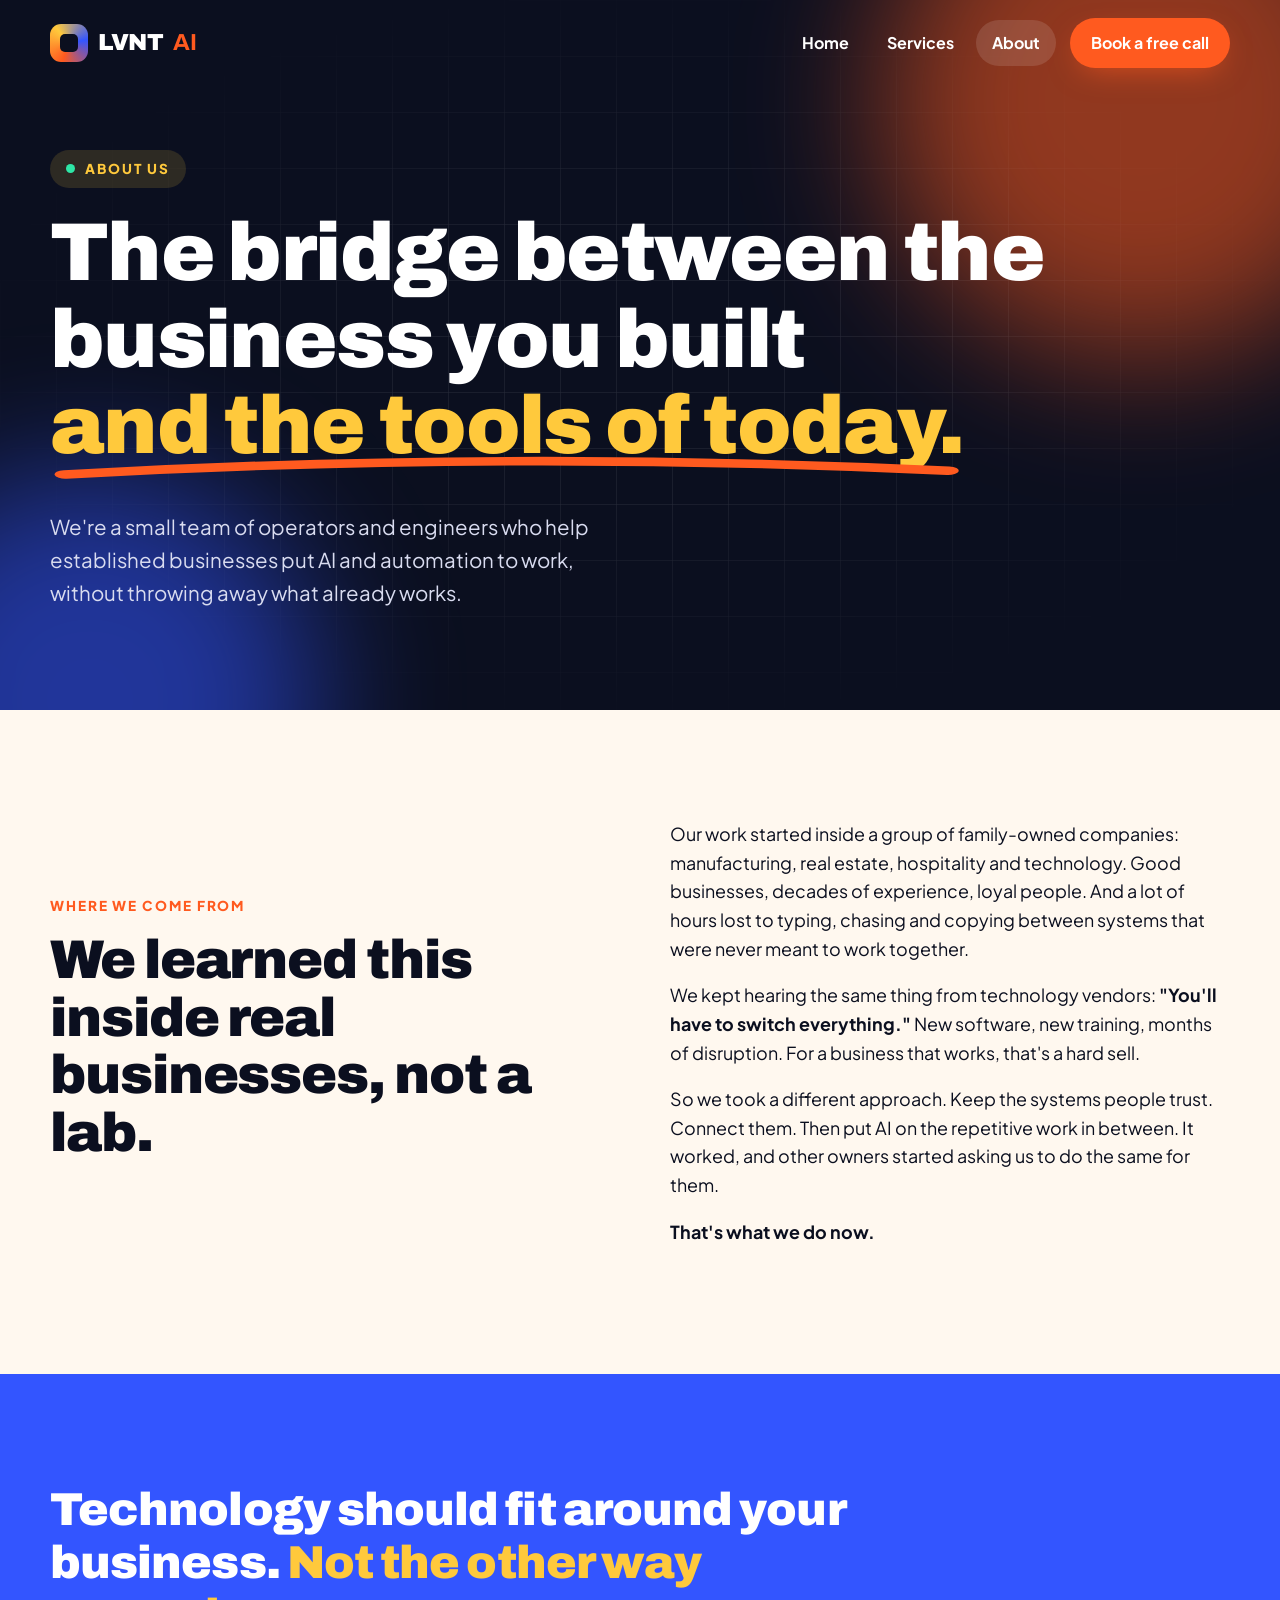
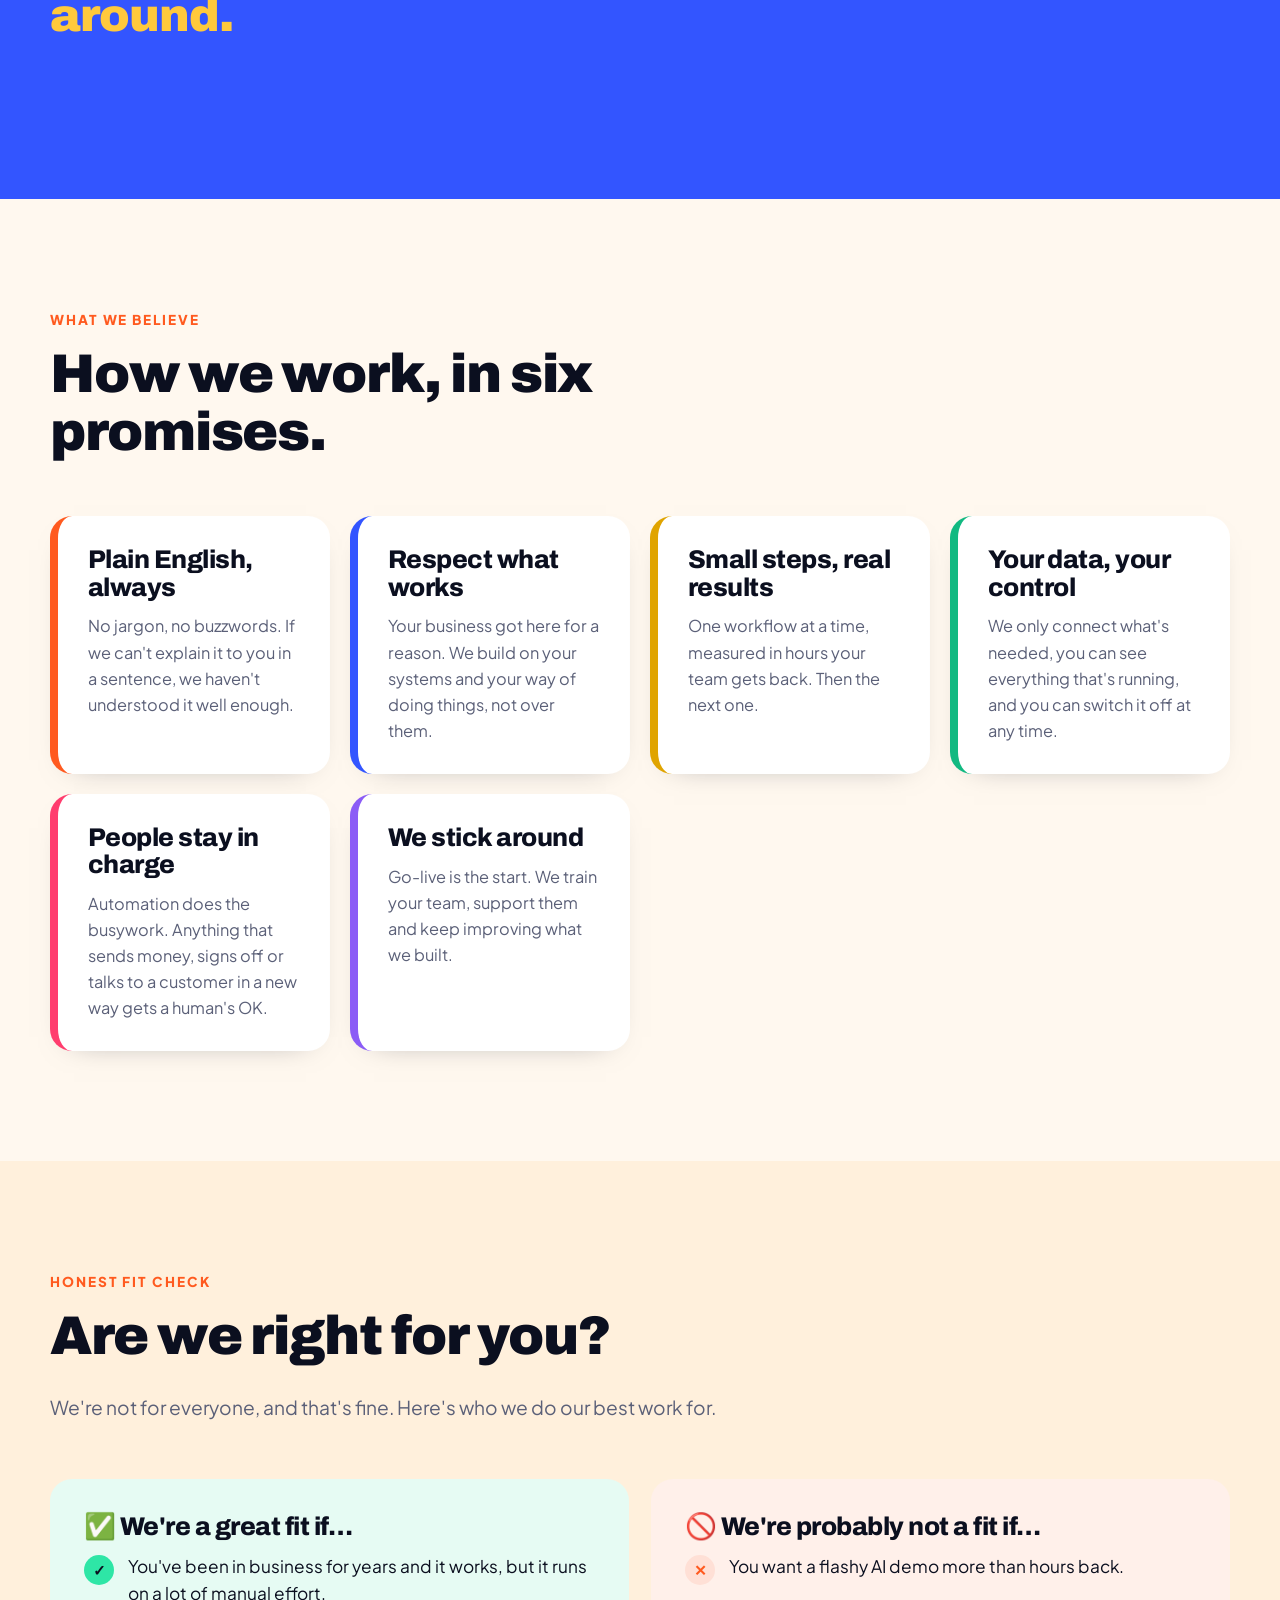
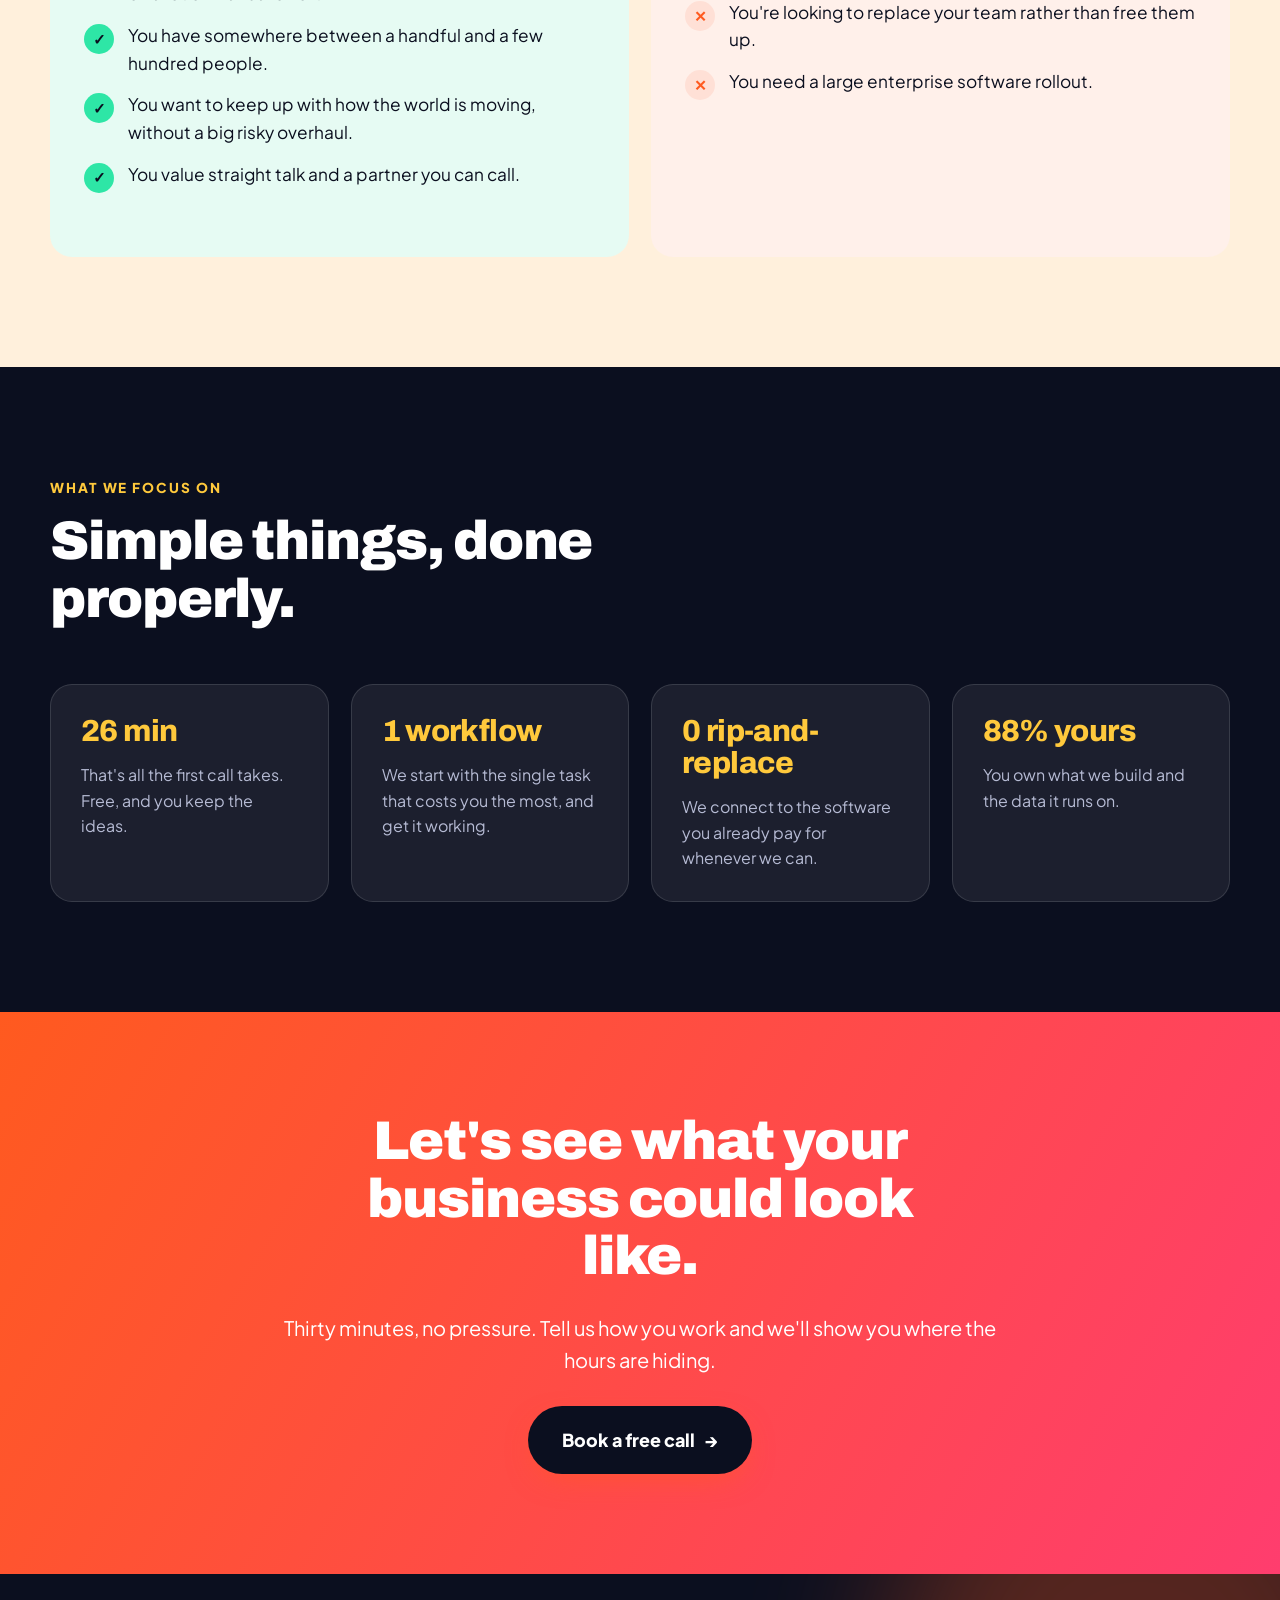
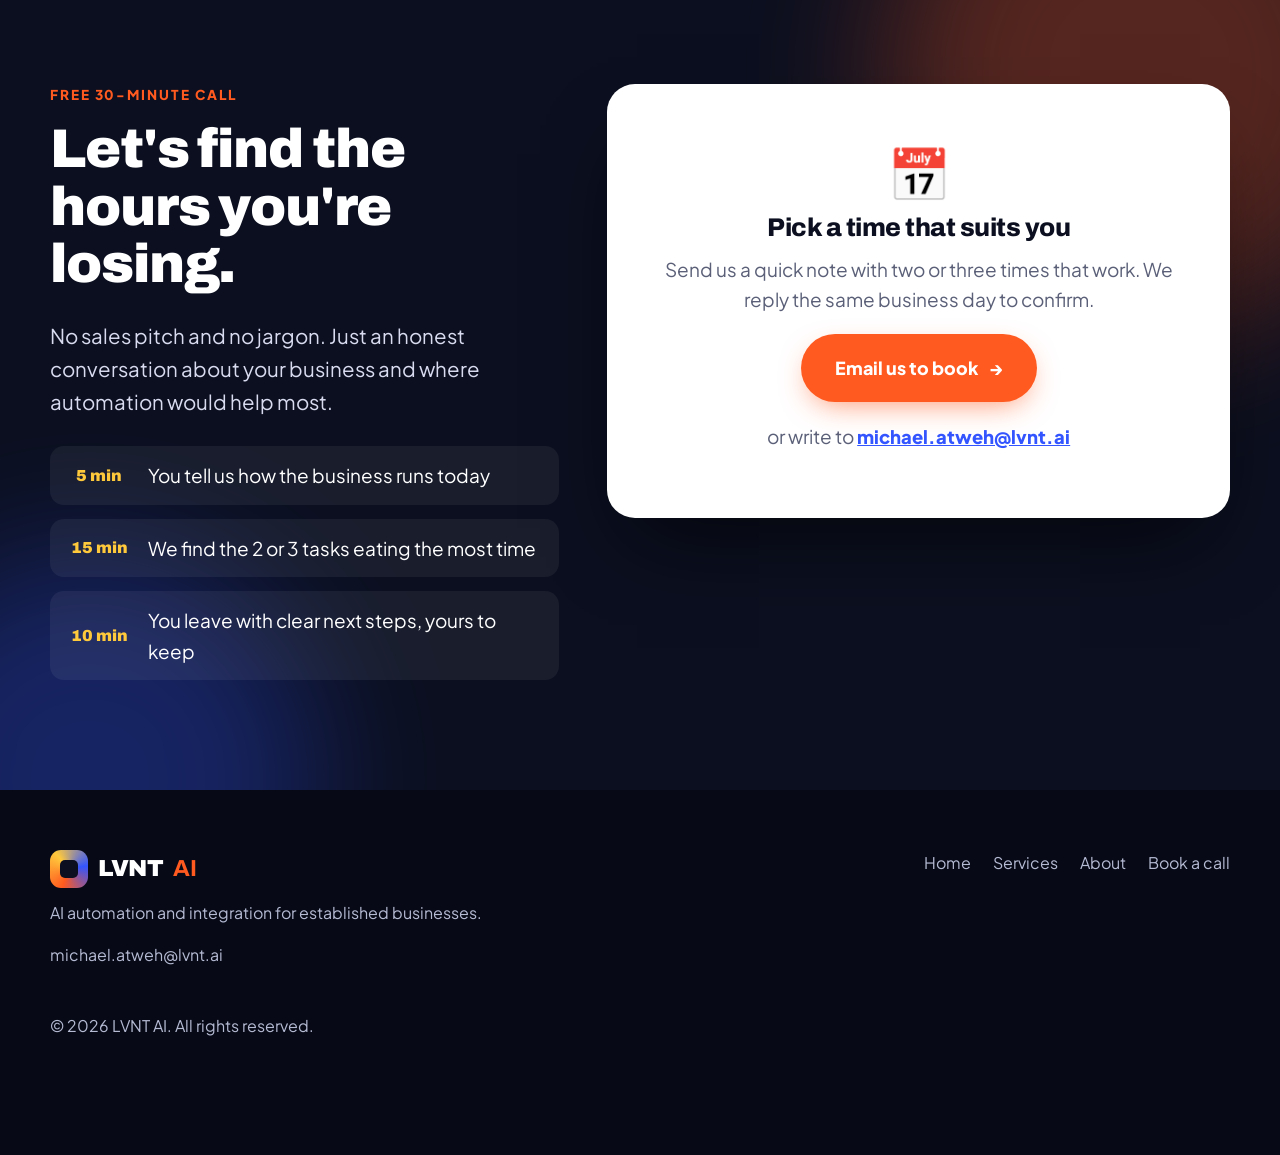
==== 06-automation-website/about.html @ 1bf74ce9 "Automation business website, brand for the marketing agent, and launch plan - 06-automation-website:" ====
<!doctype html>
<html lang="en">
<head>
  <meta charset="utf-8">
  <meta name="viewport" content="width=device-width, initial-scale=1">
  <title>About | LVNT AI</title>
  <meta name="description" content="We help established, owner-led businesses put AI and automation to work without throwing away what already works.">
  <meta property="og:title" content="LVNT AI | Your business, running like it's 2026">
  <meta property="og:description" content="AI automation and integration for established, owner-led businesses. Keep your systems. Lose the busywork.">
  <meta property="og:type" content="website">
  <meta name="theme-color" content="#0b0f1f">
  <link rel="icon" href="data:image/svg+xml,%3Csvg xmlns='http://www.w3.org/2000/svg' viewBox='0 0 64 64'%3E%3Crect width='64' height='64' rx='16' fill='%23ff5a1f'/%3E%3Crect x='20' y='20' width='24' height='24' rx='6' fill='%230b0f1f'/%3E%3C/svg%3E">
  <link rel="preconnect" href="https://fonts.googleapis.com">
  <link rel="preconnect" href="https://fonts.gstatic.com" crossorigin>
  <link href="https://fonts.googleapis.com/css2?family=Archivo:wght@800;900&family=Plus+Jakarta+Sans:wght@400;600;700;800&display=swap" rel="stylesheet">
  <link rel="stylesheet" href="assets/styles.css">
</head>
<body>
<a class="skip" href="#main">Skip to content</a>

<header class="site-header">
  <div class="wrap">
    <a class="logo" href="index.html"><span class="logo-mark"><span></span></span>LVNT<b>AI</b></a>
    <button class="nav-toggle" aria-label="Open menu" aria-expanded="false"><span></span><span></span><span></span></button>
    <nav class="nav" aria-label="Main">
      <a href="index.html">Home</a>
      <a href="services.html">Services</a>
      <a href="about.html" aria-current="page">About</a>
      <a class="btn" href="#book">Book a free call</a>
    </nav>
  </div>
</header>

<main id="main">

<!-- HERO -->
<section class="hero short">
  <div class="blob b1"></div><div class="blob b2"></div><div class="grid-bg"></div>
  <div class="wrap">
    <span class="eyebrow"><span class="dot"></span>About us</span>
    <h1>The bridge between the business you built <span class="hl">and the tools of today.<svg viewBox="0 0 300 20" preserveAspectRatio="none"><path d="M5 15 Q 150 -5 295 12"/></svg></span></h1>
    <p class="lead">We're a small team of operators and engineers who help established businesses put AI and automation to work, without throwing away what already works.</p>
  </div>
</section>

<!-- STORY -->
<section>
  <div class="wrap split">
    <div class="reveal">
      <span class="kicker">Where we come from</span>
      <h2>We learned this inside real businesses, not a lab.</h2>
    </div>
    <div class="reveal d1" style="font-size:1.12rem">
      <p>Our work started inside a group of family-owned companies: manufacturing, real estate, hospitality and technology. Good businesses, decades of experience, loyal people. And a lot of hours lost to typing, chasing and copying between systems that were never meant to work together.</p>
      <p>We kept hearing the same thing from technology vendors: <b>"You'll have to switch everything."</b> New software, new training, months of disruption. For a business that works, that's a hard sell.</p>
      <p>So we took a different approach. Keep the systems people trust. Connect them. Then put AI on the repetitive work in between. It worked, and other owners started asking us to do the same for them.</p>
      <p><b>That's what we do now.</b></p>
    </div>
  </div>
</section>

<!-- BIG STATEMENT -->
<section class="section-blue">
  <div class="wrap">
    <p class="big-quote reveal" style="max-width:26ch">Technology should fit around your business. <em style="color:var(--sun)">Not the other way around.</em></p>
  </div>
</section>

<!-- VALUES -->
<section>
  <div class="wrap">
    <div class="section-head reveal">
      <span class="kicker">What we believe</span>
      <h2>How we work, in six promises.</h2>
    </div>
    <div class="values">
      <div class="value c-orange reveal" style="--c:var(--orange)"><h3>Plain English, always</h3><p>No jargon, no buzzwords. If we can't explain it to you in a sentence, we haven't understood it well enough.</p></div>
      <div class="value reveal d1" style="--c:var(--blue)"><h3>Respect what works</h3><p>Your business got here for a reason. We build on your systems and your way of doing things, not over them.</p></div>
      <div class="value reveal d2" style="--c:#e0a400"><h3>Small steps, real results</h3><p>One workflow at a time, measured in hours your team gets back. Then the next one.</p></div>
      <div class="value reveal" style="--c:#12b981"><h3>Your data, your control</h3><p>We only connect what's needed, you can see everything that's running, and you can switch it off at any time.</p></div>
      <div class="value reveal d1" style="--c:#ff3d6e"><h3>People stay in charge</h3><p>Automation does the busywork. Anything that sends money, signs off or talks to a customer in a new way gets a human's OK.</p></div>
      <div class="value reveal d2" style="--c:#8b5cf6"><h3>We stick around</h3><p>Go-live is the start. We train your team, support them and keep improving what we built.</p></div>
    </div>
  </div>
</section>

<!-- WHO WE'RE FOR -->
<section class="section-cream">
  <div class="wrap">
    <div class="section-head reveal">
      <span class="kicker">Honest fit check</span>
      <h2>Are we right for you?</h2>
      <p>We're not for everyone, and that's fine. Here's who we do our best work for.</p>
    </div>
    <div class="fit">
      <div class="yes reveal">
        <h3>✅ We're a great fit if…</h3>
        <ul class="checks">
          <li>You've been in business for years and it works, but it runs on a lot of manual effort.</li>
          <li>You have somewhere between a handful and a few hundred people.</li>
          <li>You want to keep up with how the world is moving, without a big risky overhaul.</li>
          <li>You value straight talk and a partner you can call.</li>
        </ul>
      </div>
      <div class="no reveal d1">
        <h3>🚫 We're probably not a fit if…</h3>
        <ul class="checks x">
          <li>You want a flashy AI demo more than hours back.</li>
          <li>You're looking to replace your team rather than free them up.</li>
          <li>You need a large enterprise software rollout.</li>
        </ul>
      </div>
    </div>
  </div>
</section>

<!-- NUMBERS -->
<section class="section-dark">
  <div class="wrap">
    <div class="section-head reveal">
      <span class="kicker">What we focus on</span>
      <h2>Simple things, done properly.</h2>
    </div>
    <div class="steps plain">
      <div class="step reveal"><h3><span data-count="30" data-suffix=" min">30 min</span></h3><p>That's all the first call takes. Free, and you keep the ideas.</p></div>
      <div class="step reveal d1"><h3><span data-count="1">1</span> workflow</h3><p>We start with the single task that costs you the most, and get it working.</p></div>
      <div class="step reveal d2"><h3><span data-count="0">0</span> rip-and-replace</h3><p>We connect to the software you already pay for whenever we can.</p></div>
      <div class="step reveal d3"><h3><span data-count="100" data-suffix="%">100%</span> yours</h3><p>You own what we build and the data it runs on.</p></div>
    </div>
  </div>
</section>

<section class="cta-band">
  <div class="wrap">
    <h2>Let's see what your business could look like.</h2>
    <p>Thirty minutes, no pressure. Tell us how you work and we'll show you where the hours are hiding.</p>
    <a class="btn btn-lg" href="#book">Book a free call <span class="arrow">→</span></a>
  </div>
</section>

<!-- BOOK -->
<section class="book" id="book">
  <div class="blob b1" style="opacity:.3"></div><div class="blob b2" style="opacity:.3"></div>
  <div class="wrap book-grid">
    <div class="reveal">
      <span class="kicker">Free 30-minute call</span>
      <h2>Let's find the hours you're losing.</h2>
      <p class="lead">No sales pitch and no jargon. Just an honest conversation about your business and where automation would help most.</p>
      <ul class="agenda">
        <li><span class="t">5 min</span><span>You tell us how the business runs today</span></li>
        <li><span class="t">15 min</span><span>We find the 2 or 3 tasks eating the most time</span></li>
        <li><span class="t">10 min</span><span>You leave with clear next steps, yours to keep</span></li>
      </ul>
    </div>
    <div class="book-card reveal d1" id="book-widget"></div>
  </div>
</section>

</main>

<footer class="site-footer">
  <div class="wrap foot">
    <div>
      <a class="logo" href="index.html"><span class="logo-mark"><span></span></span>LVNT<b>AI</b></a>
      <p>AI automation and integration for established businesses.</p>
      <p><a data-email href="#">email</a></p>
    </div>
    <nav aria-label="Footer"><a href="index.html">Home</a><a href="services.html">Services</a><a href="about.html">About</a><a href="#book">Book a call</a></nav>
  </div>
  <div class="wrap"><p style="margin-top:30px">© <span data-year></span> LVNT AI. All rights reserved.</p></div>
</footer>

<div class="sticky-cta"><a class="btn btn-lg" href="#book">Book a free 30-minute call <span class="arrow">→</span></a></div>

<script src="assets/config.js"></script>
<script src="assets/main.js"></script>
</body>
</html>
---- 06-automation-website/assets/styles.css ----
/* LVNT AI — site styles. Big type, high contrast, bold color. */
:root {
  --ink: #0b0f1f;
  --ink-2: #151b33;
  --ink-3: #232b4d;
  --paper: #fff8ef;
  --paper-2: #fff0dc;
  --white: #ffffff;
  --orange: #ff5a1f;
  --orange-2: #ff7a3d;
  --blue: #3355ff;
  --blue-2: #6b85ff;
  --sun: #ffc93c;
  --mint: #2ee6a6;
  --muted: #5b6078;
  --muted-dark: #b6bbd4;
  --radius: 22px;
  --radius-sm: 14px;
  --shadow: 0 20px 50px -20px rgba(11, 15, 31, .35);
  --max: 1180px;
  --font-head: "Archivo", "Helvetica Neue", Arial, sans-serif;
  --font-body: "Plus Jakarta Sans", "Helvetica Neue", Arial, sans-serif;
}

*, *::before, *::after { box-sizing: border-box; }
html { scroll-behavior: smooth; -webkit-text-size-adjust: 100%; overflow-x: clip; }
body {
  margin: 0;
  font-family: var(--font-body);
  font-size: 19px;
  line-height: 1.6;
  color: var(--ink);
  background: var(--paper);
  overflow-x: clip;
}
img, svg { max-width: 100%; display: block; }
a { color: inherit; }
h1, h2, h3, h4 { font-family: var(--font-head); line-height: 1.06; margin: 0 0 .5em; letter-spacing: -.02em; }
h1 { font-size: clamp(2.6rem, 6.4vw, 5.2rem); font-weight: 900; }
h2 { font-size: clamp(2rem, 4.4vw, 3.4rem); font-weight: 900; }
h3 { font-size: clamp(1.3rem, 2vw, 1.6rem); font-weight: 800; }
p { margin: 0 0 1em; }
.wrap { width: min(var(--max), 100% - 32px); margin-inline: auto; }
.skip { position: absolute; left: -999px; top: 8px; background: var(--sun); padding: 8px 14px; z-index: 100; border-radius: 8px; }
.skip:focus { left: 8px; }
:focus-visible { outline: 3px solid var(--sun); outline-offset: 3px; border-radius: 6px; }

/* ── Buttons ───────────────────────────── */
.btn {
  --bg: var(--orange);
  display: inline-flex; align-items: center; gap: .55em;
  padding: 1em 1.6em;
  border-radius: 999px;
  background: var(--bg);
  color: var(--white);
  font-weight: 800;
  font-size: 1.02rem;
  text-decoration: none;
  border: 0; cursor: pointer;
  box-shadow: 0 10px 30px -10px rgba(255, 90, 31, .7);
  transition: transform .2s ease, box-shadow .2s ease, background .2s ease;
  position: relative; overflow: hidden;
}
.btn::after {
  content: ""; position: absolute; inset: 0;
  background: linear-gradient(110deg, transparent 30%, rgba(255,255,255,.35) 50%, transparent 70%);
  transform: translateX(-120%);
  transition: transform .7s ease;
}
.btn:hover { transform: translateY(-3px); box-shadow: 0 16px 36px -12px rgba(255, 90, 31, .85); }
.btn:hover::after { transform: translateX(120%); }
.btn .arrow { transition: transform .2s ease; }
.btn:hover .arrow { transform: translateX(4px); }
.btn-ghost { --bg: transparent; color: inherit; box-shadow: inset 0 0 0 2px currentColor; }
.btn-ghost:hover { box-shadow: inset 0 0 0 2px currentColor; background: rgba(255,255,255,.08); }
.btn-dark { --bg: var(--ink); box-shadow: 0 10px 30px -12px rgba(11,15,31,.6); }
.btn-lg { font-size: 1.12rem; padding: 1.1em 1.9em; }

/* ── Header ───────────────────────────── */
.site-header {
  position: fixed; inset: 0 0 auto 0; z-index: 50;
  transition: background .3s ease, box-shadow .3s ease, padding .3s ease;
  padding: 18px 0;
  color: var(--white);
}
.site-header.scrolled { background: rgba(11, 15, 31, .92); backdrop-filter: blur(10px); box-shadow: 0 8px 30px -15px rgba(0,0,0,.6); padding: 10px 0; }
.site-header .wrap { display: flex; align-items: center; justify-content: space-between; gap: 20px; }
.logo { display: flex; align-items: center; gap: 10px; font-family: var(--font-head); font-weight: 900; font-size: 1.45rem; text-decoration: none; letter-spacing: -.02em; }
.logo-mark { width: 38px; height: 38px; border-radius: 11px; background: conic-gradient(from 200deg, var(--orange), var(--sun), var(--blue), var(--orange)); display: grid; place-items: center; animation: spin 12s linear infinite; }
.logo-mark span { width: 18px; height: 18px; background: var(--ink); border-radius: 5px; animation: spin 12s linear infinite reverse; }
.logo b { color: var(--orange); }
.nav { display: flex; align-items: center; gap: 6px; }
.nav a { text-decoration: none; font-weight: 700; padding: 10px 16px; border-radius: 999px; font-size: 1rem; transition: background .2s; }
.nav a:hover, .nav a[aria-current="page"] { background: rgba(255,255,255,.12); }
.nav .btn { padding: .75em 1.3em; margin-left: 8px; }
.nav-toggle { display: none; background: none; border: 0; color: inherit; padding: 8px; cursor: pointer; }
.nav-toggle span { display: block; width: 28px; height: 3px; background: currentColor; margin: 6px 0; border-radius: 3px; transition: transform .3s, opacity .3s; }

@media (max-width: 860px) {
  .nav-toggle { display: block; }
  .nav {
    position: fixed; inset: 0; background: var(--ink); flex-direction: column; justify-content: center; gap: 14px;
    transform: translateY(-100%); transition: transform .45s cubic-bezier(.7,0,.2,1); z-index: -1;
  }
  .nav a { font-size: 1.6rem; }
  .nav .btn { margin: 14px 0 0; font-size: 1.2rem; }
  body.nav-open .nav { transform: none; }
  body.nav-open .nav-toggle span:nth-child(1) { transform: translateY(9px) rotate(45deg); }
  body.nav-open .nav-toggle span:nth-child(2) { opacity: 0; }
  body.nav-open .nav-toggle span:nth-child(3) { transform: translateY(-9px) rotate(-45deg); }
}

/* ── Hero ───────────────────────────── */
.hero {
  position: relative; overflow: hidden;
  background: var(--ink); color: var(--white);
  padding: 150px 0 110px;
  isolation: isolate;
}
.hero.short { padding: 150px 0 80px; }
.blob { position: absolute; border-radius: 50%; filter: blur(70px); opacity: .55; z-index: -1; animation: float 14s ease-in-out infinite; }
.blob.b1 { width: 520px; height: 520px; background: var(--orange); top: -160px; right: -120px; }
.blob.b2 { width: 460px; height: 460px; background: var(--blue); bottom: -220px; left: -140px; animation-delay: -5s; }
.blob.b3 { width: 260px; height: 260px; background: var(--sun); top: 40%; left: 45%; opacity: .25; animation-delay: -9s; }
.grid-bg {
  position: absolute; inset: 0; z-index: -1; opacity: .12;
  background-image: linear-gradient(rgba(255,255,255,.5) 1px, transparent 1px), linear-gradient(90deg, rgba(255,255,255,.5) 1px, transparent 1px);
  background-size: 56px 56px;
  mask-image: radial-gradient(ellipse at center, black 30%, transparent 75%);
}
.hero-grid { display: grid; grid-template-columns: 1.05fr .95fr; gap: 56px; align-items: center; }
@media (max-width: 960px) { .hero-grid { grid-template-columns: 1fr; } }
.eyebrow {
  display: inline-flex; align-items: center; gap: 10px;
  font-weight: 800; font-size: .85rem; letter-spacing: .14em; text-transform: uppercase;
  padding: 8px 16px; border-radius: 999px;
  background: rgba(255, 201, 60, .14); color: var(--sun);
  margin-bottom: 22px;
}
.eyebrow .dot { width: 9px; height: 9px; border-radius: 50%; background: var(--mint); box-shadow: 0 0 0 0 rgba(46,230,166,.7); animation: pulse 1.8s infinite; }
.eyebrow.dark { background: rgba(51, 85, 255, .1); color: var(--blue); }
.hero h1 .hl { position: relative; white-space: nowrap; color: var(--sun); }
.hero h1 .hl svg { position: absolute; left: 0; bottom: -.12em; width: 100%; height: .3em; }
.hero h1 .hl path { stroke: var(--orange); stroke-width: 7; fill: none; stroke-linecap: round; stroke-dasharray: 400; stroke-dashoffset: 400; animation: draw 1.2s .8s ease forwards; }
.lead { font-size: clamp(1.15rem, 1.6vw, 1.35rem); color: #d9dcf0; max-width: 40ch; }
.hero-ctas { display: flex; flex-wrap: wrap; gap: 14px; margin: 34px 0 26px; }
.reassure { display: flex; flex-wrap: wrap; gap: 8px 22px; font-size: .98rem; color: var(--muted-dark); list-style: none; padding: 0; margin: 0; }
.reassure li::before { content: "✓"; color: var(--mint); font-weight: 900; margin-right: 8px; }

/* Rotating word */
.rotator { display: grid; color: var(--orange); font-family: var(--font-head); font-weight: 900; font-size: 1.5em; line-height: 1.25; margin: 6px 0; }
.rotator span { grid-area: 1 / 1; opacity: 0; transform: translateY(40%); transition: opacity .5s, transform .5s; }
.rotator span.on { opacity: 1; transform: none; }

/* Machine animation */
.machine {
  position: relative; background: linear-gradient(160deg, var(--ink-2), var(--ink-3));
  border: 1px solid rgba(255,255,255,.1); border-radius: 28px; padding: 26px;
  box-shadow: 0 40px 80px -30px rgba(0,0,0,.7);
}
.machine-head { display: flex; gap: 7px; margin-bottom: 18px; }
.machine-head i { width: 12px; height: 12px; border-radius: 50%; background: #ff5f57; }
.machine-head i:nth-child(2) { background: #febc2e; }
.machine-head i:nth-child(3) { background: #28c840; }
.machine-head span { margin-left: auto; font-size: .8rem; color: var(--muted-dark); font-weight: 700; letter-spacing: .08em; }
.flow { display: grid; grid-template-columns: 1fr 70px 1fr; align-items: center; gap: 10px; }
.stack, .done { display: grid; gap: 10px; }
.chip {
  font-size: .86rem; font-weight: 700; padding: 11px 12px; border-radius: 12px;
  background: rgba(255,255,255,.06); border: 1px solid rgba(255,255,255,.09);
  display: flex; align-items: center; gap: 8px; line-height: 1.2;
}
.stack .chip { animation: jitter 3.2s ease-in-out infinite; }
.stack .chip:nth-child(2) { animation-delay: -.8s; }
.stack .chip:nth-child(3) { animation-delay: -1.6s; }
.stack .chip:nth-child(4) { animation-delay: -2.4s; }
.chip .ic { font-size: 1.05rem; }
.done .chip { background: rgba(46,230,166,.1); border-color: rgba(46,230,166,.35); opacity: 0; animation: land 6s ease-in-out infinite; }
.done .chip:nth-child(2) { animation-delay: 1.5s; }
.done .chip:nth-child(3) { animation-delay: 3s; }
.done .chip:nth-child(4) { animation-delay: 4.5s; }
.done .chip::after { content: "✓"; margin-left: auto; color: var(--mint); font-weight: 900; }
.core { position: relative; height: 210px; display: grid; place-items: center; }
.core::before { content: ""; position: absolute; top: 0; bottom: 0; width: 3px; background: linear-gradient(var(--orange), var(--blue)); border-radius: 3px; opacity: .5; }
.core-orb {
  width: 62px; height: 62px; border-radius: 50%;
  background: radial-gradient(circle at 35% 30%, #fff, var(--orange) 40%, var(--blue));
  box-shadow: 0 0 40px var(--orange), 0 0 80px rgba(51,85,255,.6);
  animation: orb 2.4s ease-in-out infinite; position: relative; z-index: 1;
  display: grid; place-items: center; font-weight: 900; font-family: var(--font-head); font-size: .8rem;
}
.spark { position: absolute; width: 8px; height: 8px; border-radius: 50%; background: var(--sun); left: calc(50% - 4px); animation: travel 2s linear infinite; }
.spark:nth-child(2) { animation-delay: -.66s; background: var(--orange); }
.spark:nth-child(3) { animation-delay: -1.33s; background: var(--mint); }
.machine-foot { margin-top: 20px; display: flex; justify-content: space-between; align-items: center; padding-top: 16px; border-top: 1px dashed rgba(255,255,255,.15); font-size: .92rem; color: var(--muted-dark); }
.machine-foot strong { color: var(--mint); font-family: var(--font-head); font-size: 1.4rem; }
@media (max-width: 520px) {
  .flow { grid-template-columns: 1fr 40px 1fr; }
  .chip { font-size: .76rem; padding: 9px 8px; }
  .core-orb { width: 44px; height: 44px; font-size: .62rem; }
}

/* ── Marquee ───────────────────────────── */
.marquee { background: var(--orange); color: var(--ink); padding: 18px 0; overflow: hidden; transform: rotate(-1.2deg); margin: -22px 0 0; width: 104%; margin-left: -2%; position: relative; z-index: 2; box-shadow: 0 14px 30px -18px rgba(0,0,0,.5); }
.marquee-track { display: flex; gap: 46px; width: max-content; animation: marquee 38s linear infinite; font-family: var(--font-head); font-weight: 900; font-size: 1.3rem; text-transform: uppercase; letter-spacing: .02em; }
.marquee-track span { display: inline-flex; align-items: center; gap: 46px; white-space: nowrap; }
.marquee-track span::after { content: "✦"; color: var(--white); }
.marquee:hover .marquee-track { animation-play-state: paused; }

/* ── Sections ───────────────────────────── */
section { padding: 110px 0; position: relative; }
.section-dark { background: var(--ink); color: var(--white); }
.section-cream { background: var(--paper-2); }
.section-blue { background: var(--blue); color: var(--white); }
.kicker { font-weight: 800; letter-spacing: .14em; text-transform: uppercase; font-size: .85rem; color: var(--orange); margin-bottom: 14px; display: block; }
.section-dark .kicker, .section-blue .kicker { color: var(--sun); }
.section-head { max-width: 780px; margin-bottom: 56px; }
.section-head.center { margin-inline: auto; text-align: center; }
.section-head p { font-size: 1.2rem; color: var(--muted); }
.section-dark .section-head p { color: var(--muted-dark); }
.section-blue .section-head p { color: #dfe5ff; }
.big-quote { font-family: var(--font-head); font-weight: 900; font-size: clamp(1.8rem, 3.6vw, 3rem); line-height: 1.15; letter-spacing: -.02em; max-width: 22ch; }
.big-quote em { font-style: normal; color: var(--orange); }

/* Pain checklist */
.pain-grid { display: grid; grid-template-columns: repeat(auto-fit, minmax(260px, 1fr)); gap: 16px; }
.pain {
  display: flex; gap: 14px; align-items: flex-start; text-align: left;
  background: var(--white); border: 2px solid transparent; border-radius: var(--radius-sm);
  padding: 20px; cursor: pointer; font: inherit; font-size: 1.05rem; font-weight: 600; color: var(--ink);
  box-shadow: 0 6px 20px -14px rgba(11,15,31,.4);
  transition: transform .2s, border-color .2s, background .2s;
}
.pain:hover { transform: translateY(-3px); border-color: var(--orange-2); }
.pain .box { flex: none; width: 28px; height: 28px; border-radius: 8px; border: 2.5px solid var(--ink); display: grid; place-items: center; transition: background .2s, border-color .2s; margin-top: 1px; }
.pain .box::after { content: "✓"; color: var(--white); font-weight: 900; transform: scale(0); transition: transform .25s cubic-bezier(.3,1.8,.5,1); }
.pain[aria-pressed="true"] { background: #fff2ea; border-color: var(--orange); }
.pain[aria-pressed="true"] .box { background: var(--orange); border-color: var(--orange); }
.pain[aria-pressed="true"] .box::after { transform: scale(1); }
.pain-result {
  margin-top: 30px; padding: 26px 30px; border-radius: var(--radius);
  background: var(--ink); color: var(--white);
  display: flex; flex-wrap: wrap; gap: 20px; align-items: center; justify-content: space-between;
  transform: translateY(10px); opacity: .0; transition: opacity .4s, transform .4s;
}
.pain-result.show { opacity: 1; transform: none; }
.pain-result .count { font-family: var(--font-head); font-size: 3rem; font-weight: 900; color: var(--sun); line-height: 1; }
.pain-result p { margin: 0; font-size: 1.15rem; max-width: 46ch; }

/* Calculator */
.calc { display: grid; grid-template-columns: 1fr 1fr; gap: 28px; align-items: stretch; }
@media (max-width: 900px) { .calc { grid-template-columns: 1fr; } }
.calc-inputs { background: rgba(255,255,255,.06); border: 1px solid rgba(255,255,255,.12); border-radius: var(--radius); padding: 34px; }
.field { margin-bottom: 30px; }
.field:last-child { margin-bottom: 0; }
.field label { display: flex; justify-content: space-between; gap: 12px; font-weight: 700; margin-bottom: 12px; font-size: 1.05rem; }
.field output { font-family: var(--font-head); font-weight: 900; color: var(--sun); font-size: 1.3rem; }
input[type=range] { -webkit-appearance: none; appearance: none; width: 100%; height: 10px; border-radius: 10px; background: linear-gradient(90deg, var(--orange) var(--p, 50%), rgba(255,255,255,.18) var(--p, 50%)); outline-offset: 6px; }
input[type=range]::-webkit-slider-thumb { -webkit-appearance: none; width: 30px; height: 30px; border-radius: 50%; background: var(--white); border: 5px solid var(--orange); cursor: grab; box-shadow: 0 4px 14px rgba(0,0,0,.4); }
input[type=range]::-moz-range-thumb { width: 22px; height: 22px; border-radius: 50%; background: var(--white); border: 5px solid var(--orange); cursor: grab; }
.field small { color: var(--muted-dark); font-size: .9rem; display: block; margin-top: 8px; }
.calc-out { background: linear-gradient(150deg, var(--orange), #ff3d6e 55%, var(--blue)); border-radius: var(--radius); padding: 38px; display: flex; flex-direction: column; justify-content: center; position: relative; overflow: hidden; }
.calc-out::before { content: ""; position: absolute; width: 300px; height: 300px; border-radius: 50%; background: rgba(255,255,255,.12); top: -120px; right: -100px; }
.calc-out .label { font-weight: 700; font-size: 1.05rem; opacity: .92; }
.calc-out .money { font-family: var(--font-head); font-weight: 900; font-size: clamp(3rem, 7vw, 5rem); line-height: 1; margin: 10px 0 6px; letter-spacing: -.03em; }
.calc-out .sub { font-size: 1.05rem; opacity: .95; margin-bottom: 26px; }
.calc-out .half { background: rgba(11,15,31,.35); border-radius: var(--radius-sm); padding: 18px 20px; margin-bottom: 26px; font-size: 1.05rem; }
.calc-out .half strong { font-family: var(--font-head); font-size: 1.5rem; color: var(--sun); }
.calc-out .btn { align-self: flex-start; --bg: var(--white); color: var(--ink); box-shadow: 0 10px 30px -12px rgba(0,0,0,.5); }
.fine { font-size: .85rem; opacity: .8; margin-top: 14px; }

/* Cards / services */
.cards { display: grid; grid-template-columns: repeat(auto-fit, minmax(300px, 1fr)); gap: 22px; }
.card {
  background: var(--white); border-radius: var(--radius); padding: 32px;
  box-shadow: 0 10px 34px -22px rgba(11,15,31,.45);
  position: relative; overflow: hidden;
  transition: transform .3s ease, box-shadow .3s ease;
}
.card::before { content: ""; position: absolute; inset: 0 0 auto 0; height: 6px; background: var(--c, var(--orange)); transform: scaleX(.18); transform-origin: left; transition: transform .45s ease; }
.card:hover { transform: translateY(-6px); box-shadow: var(--shadow); }
.card:hover::before { transform: scaleX(1); }
.card .icon { width: 58px; height: 58px; border-radius: 16px; display: grid; place-items: center; font-size: 1.7rem; background: color-mix(in srgb, var(--c, var(--orange)) 15%, white); margin-bottom: 20px; transition: transform .3s; }
.card:hover .icon { transform: rotate(-8deg) scale(1.08); }
.card p { color: var(--muted); font-size: 1.02rem; }
.card .link { font-weight: 800; color: var(--c, var(--orange)); text-decoration: none; display: inline-flex; gap: 6px; }
.card .link:hover { text-decoration: underline; }
.section-dark .card { background: var(--ink-2); border: 1px solid rgba(255,255,255,.08); }
.section-dark .card p { color: var(--muted-dark); }
.c-orange { --c: var(--orange); } .c-blue { --c: var(--blue); } .c-sun { --c: #e0a400; } .c-mint { --c: #12b981; } .c-pink { --c: #ff3d6e; } .c-violet { --c: #8b5cf6; }

/* Steps */
.steps { display: grid; grid-template-columns: repeat(4, 1fr); gap: 22px; counter-reset: s; position: relative; }
@media (max-width: 960px) { .steps { grid-template-columns: 1fr 1fr; } }
@media (max-width: 560px) { .steps { grid-template-columns: 1fr; } }
.step { background: rgba(255,255,255,.07); border: 1px solid rgba(255,255,255,.12); border-radius: var(--radius); padding: 30px; position: relative; }
.step::before { counter-increment: s; content: "0" counter(s); font-family: var(--font-head); font-weight: 900; font-size: 3.4rem; line-height: 1; display: block; margin-bottom: 16px; background: linear-gradient(120deg, var(--sun), var(--orange)); -webkit-background-clip: text; background-clip: text; color: transparent; }
.step p { color: var(--muted-dark); font-size: 1rem; margin: 0; }
.step .tag { display: inline-block; font-size: .78rem; font-weight: 800; letter-spacing: .08em; text-transform: uppercase; background: var(--mint); color: var(--ink); padding: 4px 10px; border-radius: 999px; margin-bottom: 12px; }

/* Case study */
.case { display: grid; grid-template-columns: 1fr 1fr; gap: 0; border-radius: 30px; overflow: hidden; box-shadow: var(--shadow); }
@media (max-width: 900px) { .case { grid-template-columns: 1fr; } }
.case-l { background: var(--ink); color: var(--white); padding: 48px; }
.case-r { background: var(--white); padding: 48px; }
.case-l .tag { display: inline-block; background: var(--sun); color: var(--ink); font-weight: 800; font-size: .82rem; letter-spacing: .1em; text-transform: uppercase; padding: 6px 12px; border-radius: 999px; margin-bottom: 18px; }
.case-l p { color: #d9dcf0; }
.case ul { list-style: none; padding: 0; margin: 0; display: grid; gap: 18px; }
.case-r li { display: grid; grid-template-columns: 44px 1fr; gap: 14px; align-items: start; }
.case-r li b { display: block; font-family: var(--font-head); font-size: 1.15rem; }
.case-r li span { color: var(--muted); font-size: 1rem; }
.case-r .n { width: 44px; height: 44px; border-radius: 12px; background: #fff0e8; color: var(--orange); display: grid; place-items: center; font-weight: 900; font-family: var(--font-head); }
.ask { margin-top: 26px; background: rgba(255,255,255,.07); border-radius: 16px; padding: 18px 20px; font-size: 1rem; }
.ask .q { color: var(--sun); font-weight: 700; }
.ask .a { color: #e5e8f8; margin-top: 8px; }
.typing::after { content: "▍"; animation: blink 1s steps(1) infinite; color: var(--orange); }

/* Split / feature rows */
.split { display: grid; grid-template-columns: 1fr 1fr; gap: 60px; align-items: center; }
@media (max-width: 900px) { .split { grid-template-columns: 1fr; gap: 34px; } }
.checks { list-style: none; padding: 0; margin: 0 0 30px; display: grid; gap: 14px; }
.checks li { display: flex; gap: 14px; font-size: 1.08rem; }
.checks li::before { content: "✓"; flex: none; width: 30px; height: 30px; border-radius: 50%; background: var(--mint); color: var(--ink); display: grid; place-items: center; font-weight: 900; font-size: .95rem; margin-top: 2px; }
.checks.x li::before { content: "✕"; background: #ffe0d6; color: var(--orange); }

.stat-row { display: grid; grid-template-columns: repeat(3, 1fr); gap: 20px; }
@media (max-width: 700px) { .stat-row { grid-template-columns: 1fr; } }
.stat { background: var(--white); border-radius: var(--radius); padding: 28px; box-shadow: 0 10px 30px -22px rgba(11,15,31,.5); }
.stat b { display: block; font-family: var(--font-head); font-weight: 900; font-size: 2.8rem; line-height: 1; color: var(--blue); margin-bottom: 10px; }
.stat span { color: var(--muted); font-size: 1rem; }

/* Compare table */
.compare { display: grid; grid-template-columns: 1fr 1fr; gap: 20px; }
@media (max-width: 760px) { .compare { grid-template-columns: 1fr; } }
.compare > div { border-radius: var(--radius); padding: 34px; }
.compare .before { background: var(--white); border: 2px dashed #d9c9b4; }
.compare .after { background: var(--ink); color: var(--white); position: relative; overflow: hidden; }
.compare .after::after { content: ""; position: absolute; width: 240px; height: 240px; border-radius: 50%; background: var(--orange); filter: blur(80px); opacity: .45; right: -80px; bottom: -80px; }
.compare h3 { display: flex; align-items: center; gap: 10px; }
.compare ul { padding-left: 1.1em; margin: 0; display: grid; gap: 10px; position: relative; z-index: 1; }
.compare .before li { color: var(--muted); }

/* Services detail */
.svc-nav { display: flex; flex-wrap: wrap; gap: 10px; margin-top: 30px; }
.svc-nav a { text-decoration: none; font-weight: 700; font-size: .95rem; padding: 10px 16px; border-radius: 999px; background: rgba(255,255,255,.1); transition: background .2s, transform .2s; }
.svc-nav a:hover { background: var(--orange); transform: translateY(-2px); }
.svc { display: grid; grid-template-columns: 90px 1fr; gap: 30px; padding: 56px 0; border-top: 2px solid rgba(11,15,31,.08); scroll-margin-top: 90px; }
.svc:first-of-type { border-top: 0; }
@media (max-width: 700px) { .svc { grid-template-columns: 1fr; gap: 14px; } }
.svc-num { font-family: var(--font-head); font-weight: 900; font-size: 4rem; line-height: .9; color: var(--c, var(--orange)); }
.svc h2 { font-size: clamp(1.8rem, 3.4vw, 2.6rem); }
.svc .hook { font-size: 1.3rem; font-weight: 600; color: var(--ink); max-width: 52ch; }
.svc-cols { display: grid; grid-template-columns: repeat(3, 1fr); gap: 18px; margin-top: 26px; }
@media (max-width: 900px) { .svc-cols { grid-template-columns: 1fr; } }
.svc-cols > div { background: var(--white); border-radius: var(--radius-sm); padding: 24px; box-shadow: 0 8px 26px -20px rgba(11,15,31,.5); }
.svc-cols h4 { font-family: var(--font-body); font-size: .82rem; font-weight: 800; letter-spacing: .12em; text-transform: uppercase; color: var(--c, var(--orange)); margin-bottom: 12px; }
.svc-cols ul { margin: 0; padding-left: 1.1em; display: grid; gap: 8px; font-size: 1rem; color: #33384f; }
.svc-cols p { font-size: 1rem; color: #33384f; margin: 0; }
.example { font-style: italic; }
.inline-cta { margin-top: 26px; display: flex; flex-wrap: wrap; gap: 14px; align-items: center; font-weight: 700; }
.inline-cta a.text { color: var(--c, var(--orange)); }

.pills { display: flex; flex-wrap: wrap; gap: 12px; }
.pill { padding: 12px 20px; border-radius: 999px; background: var(--white); font-weight: 700; box-shadow: 0 6px 18px -14px rgba(11,15,31,.5); border: 2px solid transparent; transition: border-color .2s, transform .2s; }
.pill:hover { border-color: var(--blue); transform: translateY(-2px); }
.section-dark .pill { background: var(--ink-2); color: var(--white); border-color: rgba(255,255,255,.1); }

/* Industries */
.ind { display: grid; grid-template-columns: repeat(auto-fit, minmax(220px, 1fr)); gap: 16px; }
.ind div { background: var(--ink-2); border: 1px solid rgba(255,255,255,.1); padding: 24px; border-radius: var(--radius-sm); transition: transform .3s, background .3s; }
.ind div:hover { transform: translateY(-4px); background: var(--ink-3); }
.ind b { display: block; font-family: var(--font-head); font-size: 1.2rem; margin: 10px 0 6px; }
.ind span { color: var(--muted-dark); font-size: .98rem; }
.ind .e { font-size: 2rem; }

/* FAQ */
.faq { max-width: 860px; margin-inline: auto; display: grid; gap: 14px; }
.faq details { background: var(--white); border-radius: var(--radius-sm); box-shadow: 0 8px 24px -20px rgba(11,15,31,.5); overflow: hidden; }
.faq summary { list-style: none; cursor: pointer; padding: 24px 64px 24px 26px; font-weight: 800; font-size: 1.15rem; position: relative; }
.faq summary::-webkit-details-marker { display: none; }
.faq summary::after { content: "+"; position: absolute; right: 22px; top: 50%; translate: 0 -50%; width: 34px; height: 34px; border-radius: 50%; background: var(--orange); color: var(--white); display: grid; place-items: center; font-size: 1.4rem; transition: transform .3s; }
.faq details[open] summary::after { transform: rotate(45deg); background: var(--ink); }
.faq .ans { padding: 0 26px 24px; color: #3a3f57; font-size: 1.05rem; }

/* Booking */
.book { background: var(--ink); color: var(--white); position: relative; overflow: hidden; isolation: isolate; }
.book-grid { display: grid; grid-template-columns: .9fr 1.1fr; gap: 48px; align-items: start; }
@media (max-width: 960px) { .book-grid { grid-template-columns: 1fr; } }
.book .lead { max-width: none; }
.book-card { background: var(--white); color: var(--ink); border-radius: 28px; padding: 14px; min-height: 300px; box-shadow: 0 40px 80px -30px rgba(0,0,0,.7); }
.calendly-inline-widget { min-width: 280px; height: 700px; border-radius: 18px; overflow: hidden; }
.book-fallback { padding: 34px; text-align: center; }
.book-fallback .big { font-size: 3.2rem; }
.book-fallback p { color: var(--muted); }
.book-fallback .email { font-weight: 800; font-size: 1.15rem; word-break: break-all; color: var(--blue); }
.agenda { list-style: none; padding: 0; margin: 28px 0 0; display: grid; gap: 14px; }
.agenda li { display: grid; grid-template-columns: 70px 1fr; gap: 14px; align-items: center; background: rgba(255,255,255,.06); padding: 14px; border-radius: 14px; }
.agenda .t { white-space: nowrap; font-family: var(--font-head); font-weight: 900; color: var(--sun); font-size: 1rem; text-align: center; }

/* Final CTA band */
.cta-band { background: linear-gradient(120deg, var(--orange), #ff3d6e 50%, var(--blue)); background-size: 200% 200%; animation: shift 10s ease infinite; color: var(--white); text-align: center; padding: 100px 0; }
.cta-band h2 { max-width: 18ch; margin-inline: auto; }
.cta-band p { font-size: 1.25rem; max-width: 50ch; margin: 0 auto 30px; }
.cta-band .btn { --bg: var(--ink); }

/* Footer */
.site-footer { background: #070a16; color: var(--muted-dark); padding: 60px 0 100px; font-size: 1rem; }
.foot { display: flex; flex-wrap: wrap; justify-content: space-between; gap: 30px; }
.site-footer .logo { color: var(--white); margin-bottom: 12px; }
.site-footer nav { display: flex; gap: 22px; flex-wrap: wrap; }
.site-footer a { text-decoration: none; }
.site-footer a:hover { color: var(--white); }

/* Sticky mobile CTA */
.sticky-cta { position: fixed; left: 12px; right: 12px; bottom: 12px; z-index: 40; display: none; transform: translateY(150%); transition: transform .4s ease; }
.sticky-cta .btn { width: 100%; justify-content: center; }
.sticky-cta.show { transform: none; }
@media (max-width: 760px) { .sticky-cta { display: block; } }

/* Reveal on scroll */
.reveal { opacity: 0; transform: translateY(34px); transition: opacity .8s ease, transform .8s cubic-bezier(.2,.7,.2,1); }
.reveal.in { opacity: 1; transform: none; }
.reveal.d1 { transition-delay: .1s; } .reveal.d2 { transition-delay: .2s; } .reveal.d3 { transition-delay: .3s; }

/* Values (about) */
.values { display: grid; grid-template-columns: repeat(auto-fit, minmax(250px, 1fr)); gap: 20px; }
.value { padding: 30px; border-radius: var(--radius); background: var(--white); border-left: 8px solid var(--c, var(--orange)); box-shadow: 0 10px 30px -24px rgba(11,15,31,.5); }
.value p { color: var(--muted); margin: 0; font-size: 1.02rem; }
.fit { display: grid; grid-template-columns: 1fr 1fr; gap: 22px; }
@media (max-width: 760px) { .fit { grid-template-columns: 1fr; } }
.fit > div { border-radius: var(--radius); padding: 34px; }
.fit .yes { background: #e6fbf3; }
.fit .no { background: #fff0ea; }

/* Keyframes */
@keyframes spin { to { transform: rotate(360deg); } }
@keyframes float { 0%,100% { transform: translate(0,0) scale(1); } 33% { transform: translate(40px,-30px) scale(1.08); } 66% { transform: translate(-30px,20px) scale(.95); } }
@keyframes pulse { 0% { box-shadow: 0 0 0 0 rgba(46,230,166,.7); } 70% { box-shadow: 0 0 0 12px rgba(46,230,166,0); } 100% { box-shadow: 0 0 0 0 rgba(46,230,166,0); } }
@keyframes draw { to { stroke-dashoffset: 0; } }
@keyframes marquee { to { transform: translateX(-50%); } }
@keyframes jitter { 0%,100% { transform: translate(0,0) rotate(0); } 25% { transform: translate(3px,-2px) rotate(-1.5deg); } 50% { transform: translate(-2px,2px) rotate(1deg); } 75% { transform: translate(2px,1px) rotate(-.5deg); } }
@keyframes land { 0% { opacity: 0; transform: translateX(-20px); } 10%, 80% { opacity: 1; transform: none; } 100% { opacity: 0; } }
@keyframes orb { 0%,100% { transform: scale(1); } 50% { transform: scale(1.12); } }
@keyframes travel { 0% { top: 0; opacity: 0; } 15% { opacity: 1; } 85% { opacity: 1; } 100% { top: calc(100% - 8px); opacity: 0; } }
@keyframes blink { 50% { opacity: 0; } }
@keyframes shift { 0%,100% { background-position: 0% 50%; } 50% { background-position: 100% 50%; } }

@media (prefers-reduced-motion: reduce) {
  *, *::before, *::after { animation-duration: .001ms !important; animation-iteration-count: 1 !important; transition-duration: .001ms !important; scroll-behavior: auto !important; }
  .reveal { opacity: 1; transform: none; }
  .done .chip { opacity: 1; }
}
.steps.plain .step::before { display: none; }
.steps.plain h3 { font-size: 1.9rem; color: var(--sun); }
@media (max-width: 700px) {
  .hero h1 .hl { white-space: normal; }
  .hero h1 .hl svg { display: none; }
  .hero h1 .hl { text-decoration: underline; text-decoration-color: var(--orange); text-decoration-thickness: 5px; text-underline-offset: 8px; }
  section { padding: 80px 0; }
  .case-l, .case-r { padding: 30px 22px; }
}
.machine .chip { font-size: .8rem; }
.svc .kicker { color: var(--c, var(--orange)); }
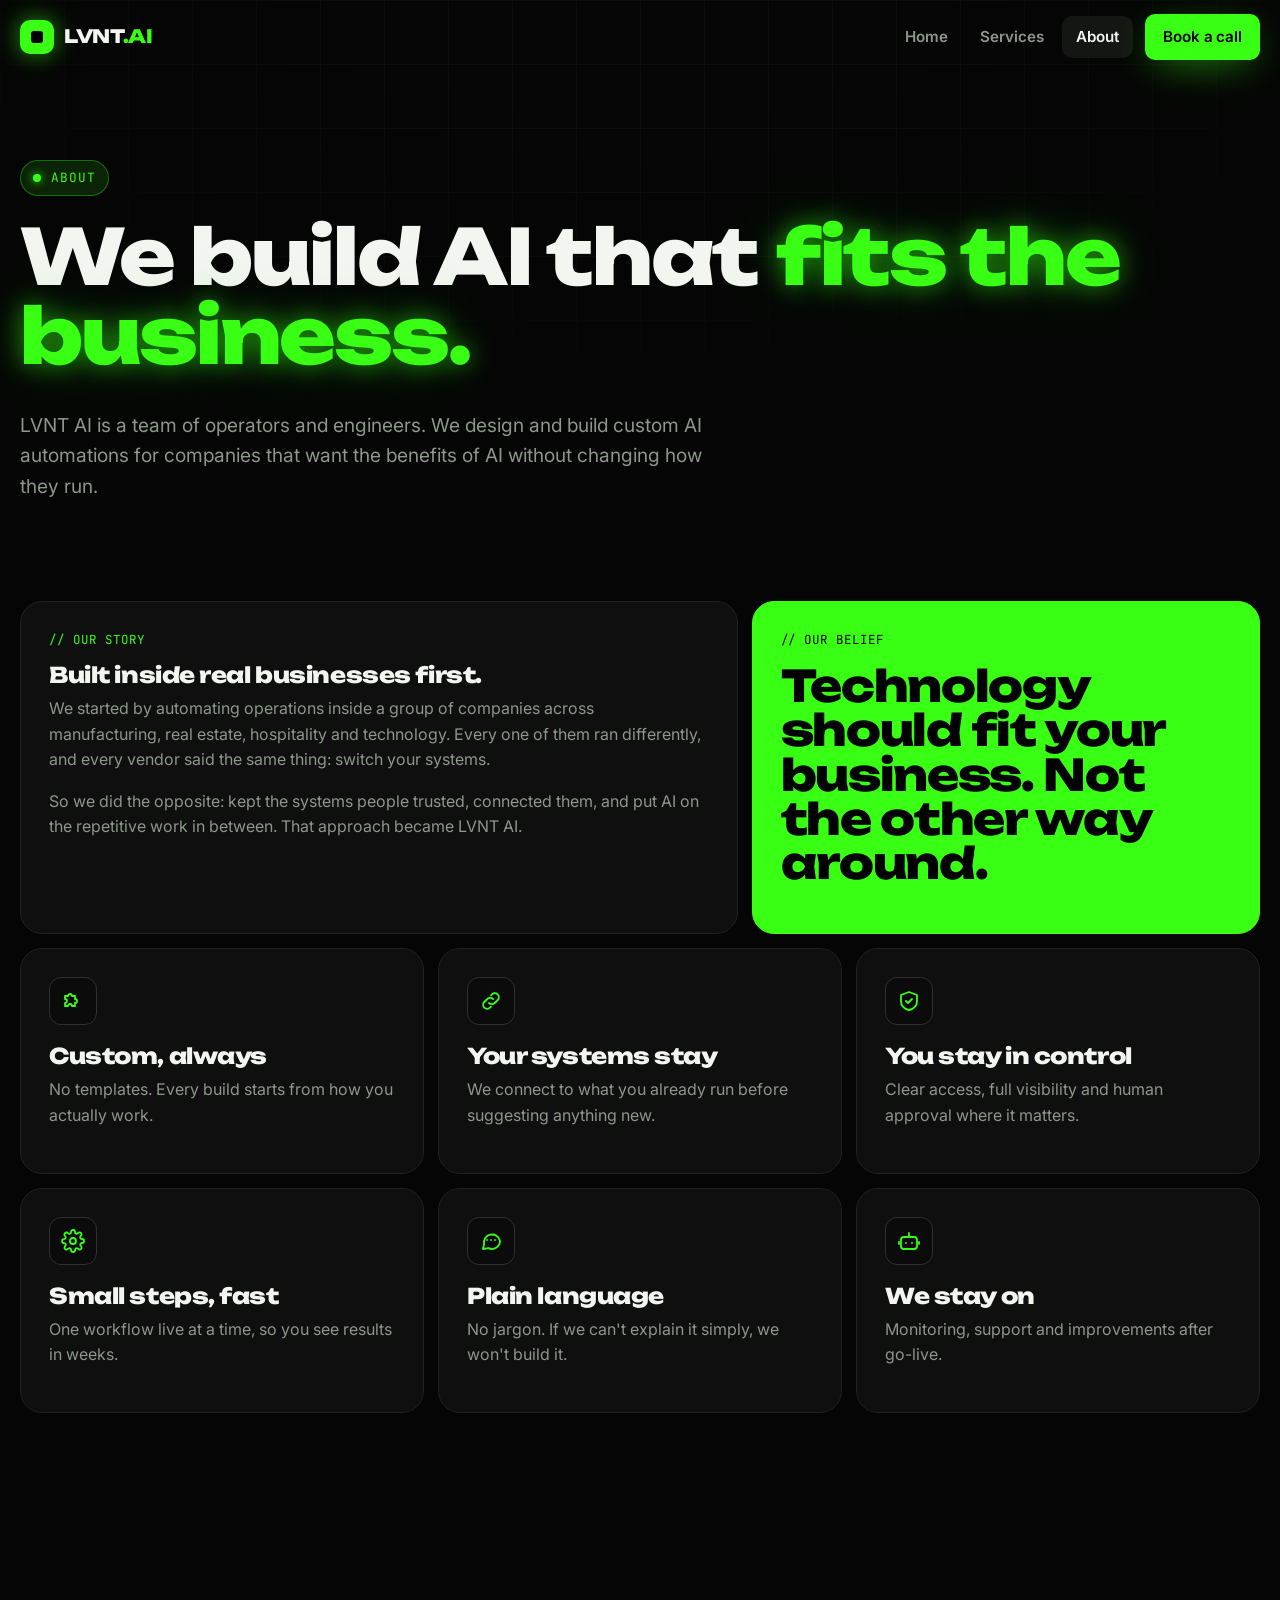
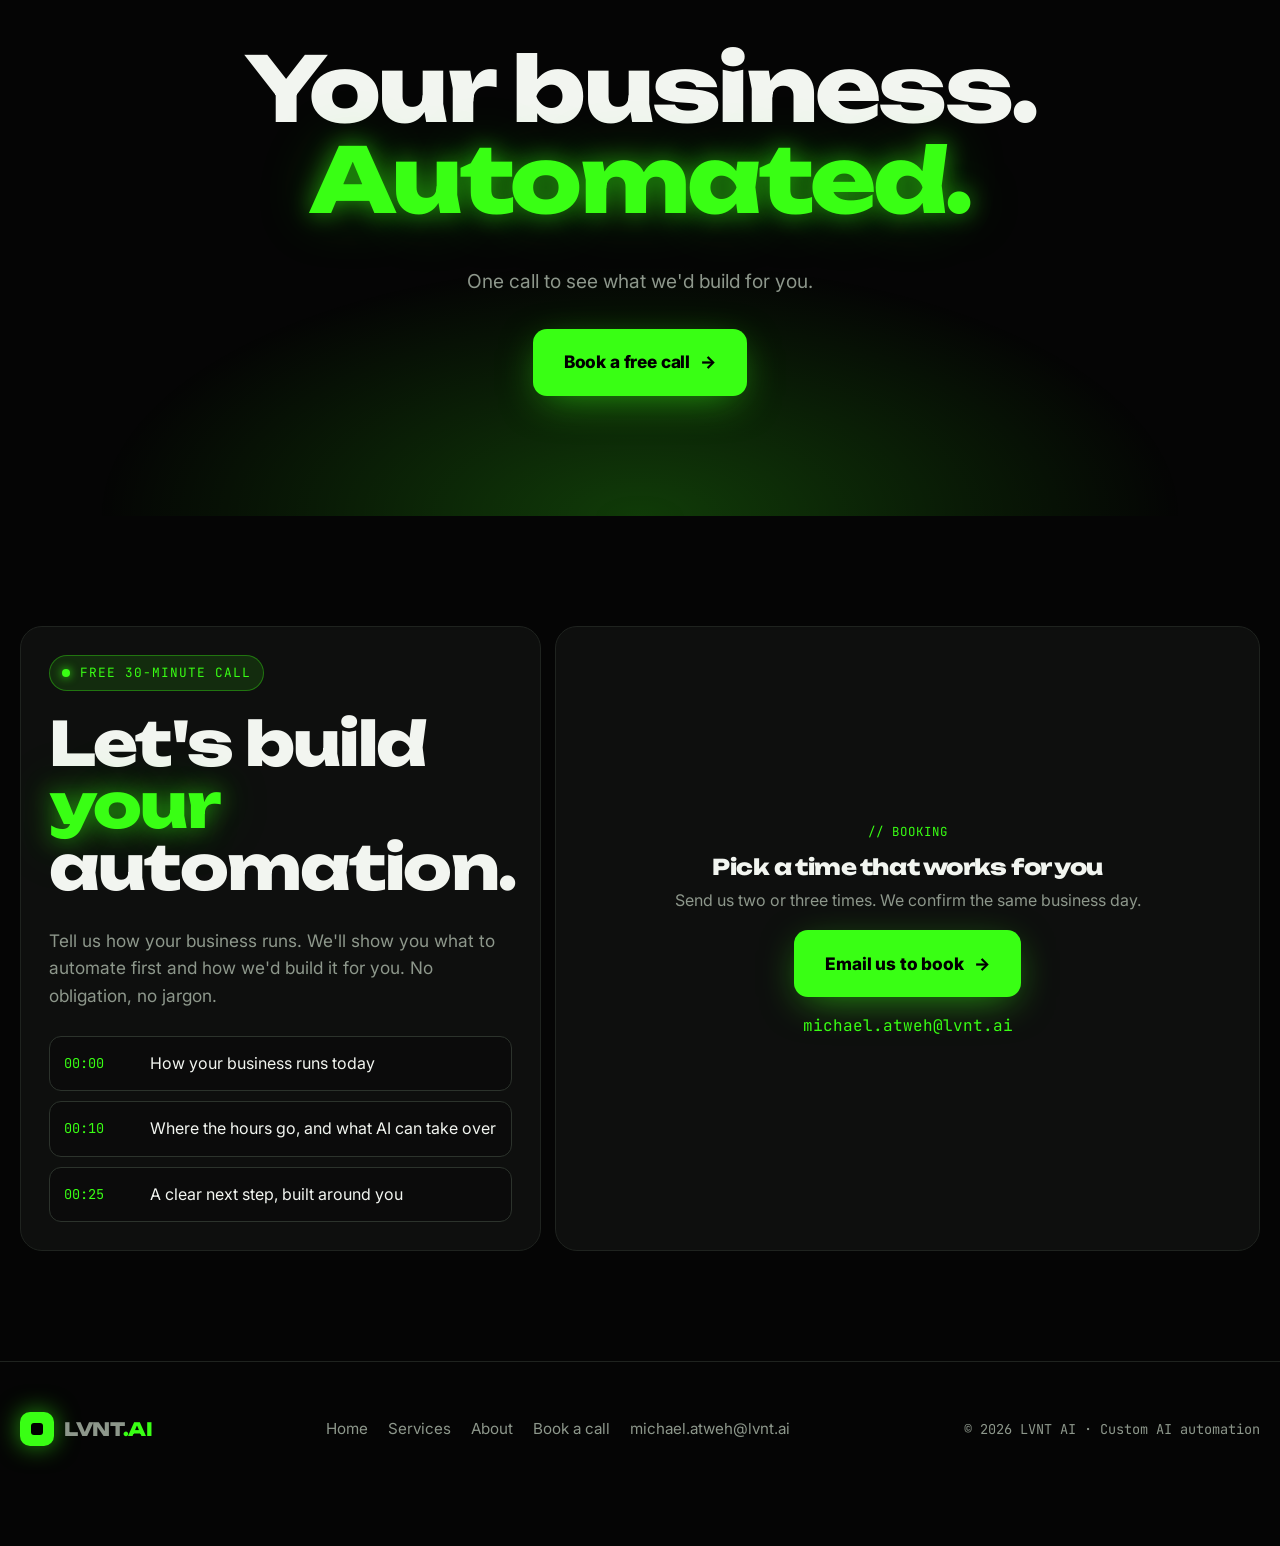
==== commit 3c74eef0: "Redesign the website: black and neon green, box grid, custom-automation focus - New bento-box layout" ====
--- a/06-automation-website/about.html
+++ b/06-automation-website/about.html
@@ -4,174 +4,86 @@
   <meta charset="utf-8">
   <meta name="viewport" content="width=device-width, initial-scale=1">
   <title>About | LVNT AI</title>
-  <meta name="description" content="We help established, owner-led businesses put AI and automation to work without throwing away what already works.">
-  <meta property="og:title" content="LVNT AI | Your business, running like it's 2026">
-  <meta property="og:description" content="AI automation and integration for established, owner-led businesses. Keep your systems. Lose the busywork.">
+  <meta name="description" content="LVNT AI designs and builds custom AI automations that fit how your business already works.">
+  <meta property="og:title" content="About | LVNT AI">
+  <meta property="og:description" content="LVNT AI designs and builds custom AI automations that fit how your business already works.">
   <meta property="og:type" content="website">
-  <meta name="theme-color" content="#0b0f1f">
-  <link rel="icon" href="data:image/svg+xml,%3Csvg xmlns='http://www.w3.org/2000/svg' viewBox='0 0 64 64'%3E%3Crect width='64' height='64' rx='16' fill='%23ff5a1f'/%3E%3Crect x='20' y='20' width='24' height='24' rx='6' fill='%230b0f1f'/%3E%3C/svg%3E">
+  <meta name="theme-color" content="#050505">
+  <link rel="icon" href="data:image/svg+xml,%3Csvg xmlns='http://www.w3.org/2000/svg' viewBox='0 0 64 64'%3E%3Crect width='64' height='64' rx='16' fill='%2339ff14'/%3E%3Crect x='22' y='22' width='20' height='20' rx='5' fill='%23000'/%3E%3C/svg%3E">
   <link rel="preconnect" href="https://fonts.googleapis.com">
   <link rel="preconnect" href="https://fonts.gstatic.com" crossorigin>
-  <link href="https://fonts.googleapis.com/css2?family=Archivo:wght@800;900&family=Plus+Jakarta+Sans:wght@400;600;700;800&display=swap" rel="stylesheet">
+  <link href="https://fonts.googleapis.com/css2?family=Unbounded:wght@700;800&family=Inter:wght@400;600;700;800&family=JetBrains+Mono:wght@400;600;700&display=swap" rel="stylesheet">
   <link rel="stylesheet" href="assets/styles.css">
 </head>
 <body>
 <a class="skip" href="#main">Skip to content</a>
-
 <header class="site-header">
   <div class="wrap">
-    <a class="logo" href="index.html"><span class="logo-mark"><span></span></span>LVNT<b>AI</b></a>
-    <button class="nav-toggle" aria-label="Open menu" aria-expanded="false"><span></span><span></span><span></span></button>
-    <nav class="nav" aria-label="Main">
-      <a href="index.html">Home</a>
-      <a href="services.html">Services</a>
-      <a href="about.html" aria-current="page">About</a>
-      <a class="btn" href="#book">Book a free call</a>
-    </nav>
+    <a class="logo" href="index.html"><span class="logo-mark"><i></i></span><span>LVNT<span class="neon">.AI</span></span></a>
+    <button class="nav-toggle" aria-label="Menu" aria-expanded="false"><span></span><span></span><span></span></button>
+    <nav class="nav" aria-label="Main"><a href="index.html">Home</a><a href="services.html">Services</a><a href="about.html" aria-current="page">About</a><a class="btn" href="#book" data-book>Book a call</a></nav>
   </div>
 </header>
-
 <main id="main">
 
-<!-- HERO -->
-<section class="hero short">
-  <div class="blob b1"></div><div class="blob b2"></div><div class="grid-bg"></div>
+<section class="page-hero">
   <div class="wrap">
-    <span class="eyebrow"><span class="dot"></span>About us</span>
-    <h1>The bridge between the business you built <span class="hl">and the tools of today.<svg viewBox="0 0 300 20" preserveAspectRatio="none"><path d="M5 15 Q 150 -5 295 12"/></svg></span></h1>
-    <p class="lead">We're a small team of operators and engineers who help established businesses put AI and automation to work, without throwing away what already works.</p>
+    <span class="tag"><span class="dot"></span>About</span>
+    <h1>We build AI that <span class="glow">fits the business.</span></h1>
+    <p class="lead" style="color:var(--muted);font-size:1.2rem;max-width:60ch">LVNT AI is a team of operators and engineers. We design and build custom AI automations for companies that want the benefits of AI without changing how they run.</p>
+  </div>
+</section>
+<section style="padding-top:20px">
+  <div class="wrap">
+    <div class="bento">
+      <div class="box s7 reveal"><span class="k">// our story</span><h3>Built inside real businesses first.</h3>
+        <p>We started by automating operations inside a group of companies across manufacturing, real estate, hospitality and technology. Every one of them ran differently, and every vendor said the same thing: switch your systems.</p>
+        <p>So we did the opposite: kept the systems people trusted, connected them, and put AI on the repetitive work in between. That approach became LVNT AI.</p></div>
+      <div class="box s5 neon-box reveal d1"><span class="k">// our belief</span><h2 style="font-size:clamp(1.8rem,3.4vw,2.8rem)">Technology should fit your business. Not the other way around.</h2></div>
+      <div class="box s4 reveal"><div class="ico"><svg viewBox="0 0 24 24" fill="none" stroke="currentColor" stroke-width="1.8" stroke-linecap="round" stroke-linejoin="round"><path d="M4 7h3a2 2 0 1 1 4 0h3v3a2 2 0 1 1 0 4v3h-3a2 2 0 1 0-4 0H4v-3a2 2 0 1 0 0-4Z"/></svg></div><h3>Custom, always</h3><p>No templates. Every build starts from how you actually work.</p></div>
+      <div class="box s4 reveal d1"><div class="ico"><svg viewBox="0 0 24 24" fill="none" stroke="currentColor" stroke-width="1.8" stroke-linecap="round" stroke-linejoin="round"><path d="M10 14a4 4 0 0 0 5.66 0l3-3a4 4 0 0 0-5.66-5.66l-1 1"/><path d="M14 10a4 4 0 0 0-5.66 0l-3 3a4 4 0 0 0 5.66 5.66l1-1"/></svg></div><h3>Your systems stay</h3><p>We connect to what you already run before suggesting anything new.</p></div>
+      <div class="box s4 reveal d2"><div class="ico"><svg viewBox="0 0 24 24" fill="none" stroke="currentColor" stroke-width="1.8" stroke-linecap="round" stroke-linejoin="round"><path d="M12 3 4 6v6c0 5 3.5 8 8 9 4.5-1 8-4 8-9V6Z"/><path d="m9 12 2 2 4-4"/></svg></div><h3>You stay in control</h3><p>Clear access, full visibility and human approval where it matters.</p></div>
+      <div class="box s4 reveal"><div class="ico"><svg viewBox="0 0 24 24" fill="none" stroke="currentColor" stroke-width="1.8" stroke-linecap="round" stroke-linejoin="round"><circle cx="12" cy="12" r="3"/><path d="M19.4 15a1.7 1.7 0 0 0 .3 1.8l.1.1a2 2 0 1 1-2.8 2.8l-.1-.1a1.7 1.7 0 0 0-1.8-.3 1.7 1.7 0 0 0-1 1.5V21a2 2 0 1 1-4 0v-.1a1.7 1.7 0 0 0-1.1-1.5 1.7 1.7 0 0 0-1.8.3l-.1.1a2 2 0 1 1-2.8-2.8l.1-.1a1.7 1.7 0 0 0 .3-1.8 1.7 1.7 0 0 0-1.5-1H3a2 2 0 1 1 0-4h.1a1.7 1.7 0 0 0 1.5-1.1 1.7 1.7 0 0 0-.3-1.8l-.1-.1a2 2 0 1 1 2.8-2.8l.1.1a1.7 1.7 0 0 0 1.8.3H9a1.7 1.7 0 0 0 1-1.5V3a2 2 0 1 1 4 0v.1a1.7 1.7 0 0 0 1 1.5 1.7 1.7 0 0 0 1.8-.3l.1-.1a2 2 0 1 1 2.8 2.8l-.1.1a1.7 1.7 0 0 0-.3 1.8V9a1.7 1.7 0 0 0 1.5 1H21a2 2 0 1 1 0 4h-.1a1.7 1.7 0 0 0-1.5 1Z"/></svg></div><h3>Small steps, fast</h3><p>One workflow live at a time, so you see results in weeks.</p></div>
+      <div class="box s4 reveal d1"><div class="ico"><svg viewBox="0 0 24 24" fill="none" stroke="currentColor" stroke-width="1.8" stroke-linecap="round" stroke-linejoin="round"><path d="M21 12a8 8 0 0 1-11.6 7.1L4 20l1-4.6A8 8 0 1 1 21 12Z"/><path d="M8 11h.01M12 11h.01M16 11h.01"/></svg></div><h3>Plain language</h3><p>No jargon. If we can't explain it simply, we won't build it.</p></div>
+      <div class="box s4 reveal d2"><div class="ico"><svg viewBox="0 0 24 24" fill="none" stroke="currentColor" stroke-width="1.8" stroke-linecap="round" stroke-linejoin="round"><rect x="4" y="8" width="16" height="12" rx="3"/><path d="M12 4v4M9 14h.01M15 14h.01M2 13v2M22 13v2"/></svg></div><h3>We stay on</h3><p>Monitoring, support and improvements after go-live.</p></div>
+    </div>
+  </div>
+</section>
+<section class="cta-band">
+  <div class="wrap">
+    <h2>Your business. <span class="glow">Automated.</span></h2>
+    <p>One call to see what we'd build for you.</p>
+    <a class="btn btn-lg" href="#book" data-book>Book a free call <span class="arr">→</span></a>
   </div>
 </section>
 
-<!-- STORY -->
-<section>
-  <div class="wrap split">
-    <div class="reveal">
-      <span class="kicker">Where we come from</span>
-      <h2>We learned this inside real businesses, not a lab.</h2>
-    </div>
-    <div class="reveal d1" style="font-size:1.12rem">
-      <p>Our work started inside a group of family-owned companies: manufacturing, real estate, hospitality and technology. Good businesses, decades of experience, loyal people. And a lot of hours lost to typing, chasing and copying between systems that were never meant to work together.</p>
-      <p>We kept hearing the same thing from technology vendors: <b>"You'll have to switch everything."</b> New software, new training, months of disruption. For a business that works, that's a hard sell.</p>
-      <p>So we took a different approach. Keep the systems people trust. Connect them. Then put AI on the repetitive work in between. It worked, and other owners started asking us to do the same for them.</p>
-      <p><b>That's what we do now.</b></p>
+<section id="book">
+  <div class="wrap">
+    <div class="book-grid">
+      <div class="box reveal">
+        <span class="tag"><span class="dot"></span>Free 30-minute call</span>
+        <h2>Let's build <span class="glow">your</span> automation.</h2>
+        <p style="font-size:1.08rem">Tell us how your business runs. We'll show you what to automate first and how we'd build it for you. No obligation, no jargon.</p>
+        <ul class="agenda">
+          <li><span class="t">00:00</span><span>How your business runs today</span></li>
+          <li><span class="t">00:10</span><span>Where the hours go, and what AI can take over</span></li>
+          <li><span class="t">00:25</span><span>A clear next step, built around you</span></li>
+        </ul>
+      </div>
+      <div class="box cal reveal d1" id="cal"></div>
     </div>
   </div>
 </section>
-
-<!-- BIG STATEMENT -->
-<section class="section-blue">
-  <div class="wrap">
-    <p class="big-quote reveal" style="max-width:26ch">Technology should fit around your business. <em style="color:var(--sun)">Not the other way around.</em></p>
-  </div>
-</section>
-
-<!-- VALUES -->
-<section>
-  <div class="wrap">
-    <div class="section-head reveal">
-      <span class="kicker">What we believe</span>
-      <h2>How we work, in six promises.</h2>
-    </div>
-    <div class="values">
-      <div class="value c-orange reveal" style="--c:var(--orange)"><h3>Plain English, always</h3><p>No jargon, no buzzwords. If we can't explain it to you in a sentence, we haven't understood it well enough.</p></div>
-      <div class="value reveal d1" style="--c:var(--blue)"><h3>Respect what works</h3><p>Your business got here for a reason. We build on your systems and your way of doing things, not over them.</p></div>
-      <div class="value reveal d2" style="--c:#e0a400"><h3>Small steps, real results</h3><p>One workflow at a time, measured in hours your team gets back. Then the next one.</p></div>
-      <div class="value reveal" style="--c:#12b981"><h3>Your data, your control</h3><p>We only connect what's needed, you can see everything that's running, and you can switch it off at any time.</p></div>
-      <div class="value reveal d1" style="--c:#ff3d6e"><h3>People stay in charge</h3><p>Automation does the busywork. Anything that sends money, signs off or talks to a customer in a new way gets a human's OK.</p></div>
-      <div class="value reveal d2" style="--c:#8b5cf6"><h3>We stick around</h3><p>Go-live is the start. We train your team, support them and keep improving what we built.</p></div>
-    </div>
-  </div>
-</section>
-
-<!-- WHO WE'RE FOR -->
-<section class="section-cream">
-  <div class="wrap">
-    <div class="section-head reveal">
-      <span class="kicker">Honest fit check</span>
-      <h2>Are we right for you?</h2>
-      <p>We're not for everyone, and that's fine. Here's who we do our best work for.</p>
-    </div>
-    <div class="fit">
-      <div class="yes reveal">
-        <h3>✅ We're a great fit if…</h3>
-        <ul class="checks">
-          <li>You've been in business for years and it works, but it runs on a lot of manual effort.</li>
-          <li>You have somewhere between a handful and a few hundred people.</li>
-          <li>You want to keep up with how the world is moving, without a big risky overhaul.</li>
-          <li>You value straight talk and a partner you can call.</li>
-        </ul>
-      </div>
-      <div class="no reveal d1">
-        <h3>🚫 We're probably not a fit if…</h3>
-        <ul class="checks x">
-          <li>You want a flashy AI demo more than hours back.</li>
-          <li>You're looking to replace your team rather than free them up.</li>
-          <li>You need a large enterprise software rollout.</li>
-        </ul>
-      </div>
-    </div>
-  </div>
-</section>
-
-<!-- NUMBERS -->
-<section class="section-dark">
-  <div class="wrap">
-    <div class="section-head reveal">
-      <span class="kicker">What we focus on</span>
-      <h2>Simple things, done properly.</h2>
-    </div>
-    <div class="steps plain">
-      <div class="step reveal"><h3><span data-count="30" data-suffix=" min">30 min</span></h3><p>That's all the first call takes. Free, and you keep the ideas.</p></div>
-      <div class="step reveal d1"><h3><span data-count="1">1</span> workflow</h3><p>We start with the single task that costs you the most, and get it working.</p></div>
-      <div class="step reveal d2"><h3><span data-count="0">0</span> rip-and-replace</h3><p>We connect to the software you already pay for whenever we can.</p></div>
-      <div class="step reveal d3"><h3><span data-count="100" data-suffix="%">100%</span> yours</h3><p>You own what we build and the data it runs on.</p></div>
-    </div>
-  </div>
-</section>
-
-<section class="cta-band">
-  <div class="wrap">
-    <h2>Let's see what your business could look like.</h2>
-    <p>Thirty minutes, no pressure. Tell us how you work and we'll show you where the hours are hiding.</p>
-    <a class="btn btn-lg" href="#book">Book a free call <span class="arrow">→</span></a>
-  </div>
-</section>
-
-<!-- BOOK -->
-<section class="book" id="book">
-  <div class="blob b1" style="opacity:.3"></div><div class="blob b2" style="opacity:.3"></div>
-  <div class="wrap book-grid">
-    <div class="reveal">
-      <span class="kicker">Free 30-minute call</span>
-      <h2>Let's find the hours you're losing.</h2>
-      <p class="lead">No sales pitch and no jargon. Just an honest conversation about your business and where automation would help most.</p>
-      <ul class="agenda">
-        <li><span class="t">5 min</span><span>You tell us how the business runs today</span></li>
-        <li><span class="t">15 min</span><span>We find the 2 or 3 tasks eating the most time</span></li>
-        <li><span class="t">10 min</span><span>You leave with clear next steps, yours to keep</span></li>
-      </ul>
-    </div>
-    <div class="book-card reveal d1" id="book-widget"></div>
-  </div>
-</section>
-
 </main>
 
 <footer class="site-footer">
   <div class="wrap foot">
-    <div>
-      <a class="logo" href="index.html"><span class="logo-mark"><span></span></span>LVNT<b>AI</b></a>
-      <p>AI automation and integration for established businesses.</p>
-      <p><a data-email href="#">email</a></p>
-    </div>
-    <nav aria-label="Footer"><a href="index.html">Home</a><a href="services.html">Services</a><a href="about.html">About</a><a href="#book">Book a call</a></nav>
+    <a class="logo" href="index.html"><span class="logo-mark"><i></i></span><span>LVNT<span class="neon">.AI</span></span></a>
+    <nav aria-label="Footer"><a href="index.html">Home</a><a href="services.html">Services</a><a href="about.html">About</a><a href="#book" data-book>Book a call</a><a data-email href="#">email</a></nav>
+    <span class="mono" style="font-size:.85rem">© <span data-year></span> LVNT AI · Custom AI automation</span>
   </div>
-  <div class="wrap"><p style="margin-top:30px">© <span data-year></span> LVNT AI. All rights reserved.</p></div>
 </footer>
-
-<div class="sticky-cta"><a class="btn btn-lg" href="#book">Book a free 30-minute call <span class="arrow">→</span></a></div>
-
+<div class="sticky-cta"><a class="btn btn-lg" href="#book" data-book>Book a free call <span class="arr">→</span></a></div>
 <script src="assets/config.js"></script>
 <script src="assets/main.js"></script>
 </body>
--- a/06-automation-website/assets/styles.css
+++ b/06-automation-website/assets/styles.css
@@ -1,463 +1,274 @@
-/* LVNT AI — site styles. Big type, high contrast, bold color. */
+/* LVNT AI — black, neon green, boxes. */
 :root {
-  --ink: #0b0f1f;
-  --ink-2: #151b33;
-  --ink-3: #232b4d;
-  --paper: #fff8ef;
-  --paper-2: #fff0dc;
-  --white: #ffffff;
-  --orange: #ff5a1f;
-  --orange-2: #ff7a3d;
-  --blue: #3355ff;
-  --blue-2: #6b85ff;
-  --sun: #ffc93c;
-  --mint: #2ee6a6;
-  --muted: #5b6078;
-  --muted-dark: #b6bbd4;
+  --bg: #050505;
+  --bg-2: #0b0b0b;
+  --box: #0e0f0e;
+  --box-2: #141614;
+  --line: #1f231f;
+  --line-2: #2c332c;
+  --neon: #39ff14;
+  --neon-2: #a6ff00;
+  --neon-dim: rgba(57, 255, 20, .12);
+  --text: #f2f5f0;
+  --muted: #8d978b;
   --radius: 22px;
-  --radius-sm: 14px;
-  --shadow: 0 20px 50px -20px rgba(11, 15, 31, .35);
-  --max: 1180px;
-  --font-head: "Archivo", "Helvetica Neue", Arial, sans-serif;
-  --font-body: "Plus Jakarta Sans", "Helvetica Neue", Arial, sans-serif;
-}
-
+  --max: 1240px;
+  --head: "Unbounded", "Arial Black", sans-serif;
+  --body: "Inter", "Helvetica Neue", Arial, sans-serif;
+  --mono: "JetBrains Mono", ui-monospace, Menlo, monospace;
+}
 *, *::before, *::after { box-sizing: border-box; }
-html { scroll-behavior: smooth; -webkit-text-size-adjust: 100%; overflow-x: clip; }
-body {
-  margin: 0;
-  font-family: var(--font-body);
-  font-size: 19px;
-  line-height: 1.6;
-  color: var(--ink);
-  background: var(--paper);
-  overflow-x: clip;
-}
-img, svg { max-width: 100%; display: block; }
+html { scroll-behavior: smooth; overflow-x: clip; -webkit-text-size-adjust: 100%; }
+body { margin: 0; background: var(--bg); color: var(--text); font-family: var(--body); font-size: 18px; line-height: 1.6; overflow-x: clip; }
+img, svg { display: block; max-width: 100%; }
 a { color: inherit; }
-h1, h2, h3, h4 { font-family: var(--font-head); line-height: 1.06; margin: 0 0 .5em; letter-spacing: -.02em; }
-h1 { font-size: clamp(2.6rem, 6.4vw, 5.2rem); font-weight: 900; }
-h2 { font-size: clamp(2rem, 4.4vw, 3.4rem); font-weight: 900; }
-h3 { font-size: clamp(1.3rem, 2vw, 1.6rem); font-weight: 800; }
+h1, h2, h3 { font-family: var(--head); font-weight: 800; line-height: 1.02; letter-spacing: -.03em; margin: 0 0 .45em; }
+h1 { font-size: clamp(2.6rem, 7.4vw, 6.4rem); }
+h2 { font-size: clamp(2rem, 4.8vw, 3.8rem); }
+h3 { font-size: clamp(1.15rem, 1.7vw, 1.45rem); letter-spacing: -.02em; }
 p { margin: 0 0 1em; }
 .wrap { width: min(var(--max), 100% - 32px); margin-inline: auto; }
-.skip { position: absolute; left: -999px; top: 8px; background: var(--sun); padding: 8px 14px; z-index: 100; border-radius: 8px; }
+.neon { color: var(--neon); }
+.glow { color: var(--neon); text-shadow: 0 0 24px rgba(57,255,20,.55), 0 0 60px rgba(57,255,20,.25); }
+.mono { font-family: var(--mono); }
+.skip { position: absolute; left: -999px; top: 8px; background: var(--neon); color: #000; padding: 8px 14px; z-index: 100; }
 .skip:focus { left: 8px; }
-:focus-visible { outline: 3px solid var(--sun); outline-offset: 3px; border-radius: 6px; }
-
-/* ── Buttons ───────────────────────────── */
+:focus-visible { outline: 2px solid var(--neon); outline-offset: 3px; }
+::selection { background: var(--neon); color: #000; }
+
+/* Background grid + noise */
+body::before {
+  content: ""; position: fixed; inset: 0; z-index: -2; pointer-events: none;
+  background-image: linear-gradient(var(--line) 1px, transparent 1px), linear-gradient(90deg, var(--line) 1px, transparent 1px);
+  background-size: 64px 64px; opacity: .35;
+  mask-image: radial-gradient(ellipse 80% 60% at 50% 0%, #000 20%, transparent 80%);
+}
+
+/* Buttons */
 .btn {
-  --bg: var(--orange);
-  display: inline-flex; align-items: center; gap: .55em;
-  padding: 1em 1.6em;
-  border-radius: 999px;
-  background: var(--bg);
-  color: var(--white);
-  font-weight: 800;
-  font-size: 1.02rem;
-  text-decoration: none;
-  border: 0; cursor: pointer;
-  box-shadow: 0 10px 30px -10px rgba(255, 90, 31, .7);
-  transition: transform .2s ease, box-shadow .2s ease, background .2s ease;
-  position: relative; overflow: hidden;
-}
-.btn::after {
-  content: ""; position: absolute; inset: 0;
-  background: linear-gradient(110deg, transparent 30%, rgba(255,255,255,.35) 50%, transparent 70%);
-  transform: translateX(-120%);
-  transition: transform .7s ease;
-}
-.btn:hover { transform: translateY(-3px); box-shadow: 0 16px 36px -12px rgba(255, 90, 31, .85); }
-.btn:hover::after { transform: translateX(120%); }
-.btn .arrow { transition: transform .2s ease; }
-.btn:hover .arrow { transform: translateX(4px); }
-.btn-ghost { --bg: transparent; color: inherit; box-shadow: inset 0 0 0 2px currentColor; }
-.btn-ghost:hover { box-shadow: inset 0 0 0 2px currentColor; background: rgba(255,255,255,.08); }
-.btn-dark { --bg: var(--ink); box-shadow: 0 10px 30px -12px rgba(11,15,31,.6); }
-.btn-lg { font-size: 1.12rem; padding: 1.1em 1.9em; }
-
-/* ── Header ───────────────────────────── */
-.site-header {
-  position: fixed; inset: 0 0 auto 0; z-index: 50;
-  transition: background .3s ease, box-shadow .3s ease, padding .3s ease;
-  padding: 18px 0;
-  color: var(--white);
-}
-.site-header.scrolled { background: rgba(11, 15, 31, .92); backdrop-filter: blur(10px); box-shadow: 0 8px 30px -15px rgba(0,0,0,.6); padding: 10px 0; }
-.site-header .wrap { display: flex; align-items: center; justify-content: space-between; gap: 20px; }
-.logo { display: flex; align-items: center; gap: 10px; font-family: var(--font-head); font-weight: 900; font-size: 1.45rem; text-decoration: none; letter-spacing: -.02em; }
-.logo-mark { width: 38px; height: 38px; border-radius: 11px; background: conic-gradient(from 200deg, var(--orange), var(--sun), var(--blue), var(--orange)); display: grid; place-items: center; animation: spin 12s linear infinite; }
-.logo-mark span { width: 18px; height: 18px; background: var(--ink); border-radius: 5px; animation: spin 12s linear infinite reverse; }
-.logo b { color: var(--orange); }
-.nav { display: flex; align-items: center; gap: 6px; }
-.nav a { text-decoration: none; font-weight: 700; padding: 10px 16px; border-radius: 999px; font-size: 1rem; transition: background .2s; }
-.nav a:hover, .nav a[aria-current="page"] { background: rgba(255,255,255,.12); }
-.nav .btn { padding: .75em 1.3em; margin-left: 8px; }
-.nav-toggle { display: none; background: none; border: 0; color: inherit; padding: 8px; cursor: pointer; }
-.nav-toggle span { display: block; width: 28px; height: 3px; background: currentColor; margin: 6px 0; border-radius: 3px; transition: transform .3s, opacity .3s; }
-
+  display: inline-flex; align-items: center; gap: .6em; padding: 1em 1.5em; border-radius: 14px;
+  background: var(--neon); color: #000; font-weight: 800; font-size: 1rem; text-decoration: none; border: 0; cursor: pointer;
+  font-family: var(--body); letter-spacing: -.01em;
+  box-shadow: 0 0 0 0 rgba(57,255,20,.0), 0 10px 40px -10px rgba(57,255,20,.6);
+  transition: transform .2s, box-shadow .25s, background .2s;
+}
+.btn:hover { transform: translateY(-2px); box-shadow: 0 0 0 6px rgba(57,255,20,.15), 0 14px 50px -10px rgba(57,255,20,.8); }
+.btn .arr { transition: transform .2s; }
+.btn:hover .arr { transform: translateX(4px); }
+.btn-ghost { background: transparent; color: var(--text); box-shadow: inset 0 0 0 1px var(--line-2); }
+.btn-ghost:hover { box-shadow: inset 0 0 0 1px var(--neon); color: var(--neon); }
+.btn-lg { padding: 1.15em 1.8em; font-size: 1.08rem; }
+
+/* Header */
+.site-header { position: fixed; inset: 0 0 auto; z-index: 50; padding: 14px 0; transition: background .3s, border-color .3s; border-bottom: 1px solid transparent; }
+.site-header.scrolled { background: rgba(5,5,5,.82); backdrop-filter: blur(14px); border-color: var(--line); }
+.site-header .wrap { display: flex; align-items: center; justify-content: space-between; gap: 16px; }
+.logo { display: flex; align-items: center; gap: 10px; text-decoration: none; font-family: var(--head); font-weight: 800; font-size: 1.15rem; letter-spacing: -.02em; }
+.logo-mark { width: 34px; height: 34px; border-radius: 10px; background: var(--neon); display: grid; place-items: center; box-shadow: 0 0 24px rgba(57,255,20,.6); }
+.logo-mark i { width: 12px; height: 12px; background: #000; border-radius: 3px; animation: spin 6s linear infinite; }
+.nav { display: flex; align-items: center; gap: 4px; }
+.nav a { text-decoration: none; font-weight: 600; font-size: .95rem; padding: 9px 14px; border-radius: 10px; color: var(--muted); transition: color .2s, background .2s; }
+.nav a:hover, .nav a[aria-current="page"] { color: var(--text); background: var(--box-2); }
+.nav .btn { color: #000; padding: .7em 1.2em; margin-left: 8px; background: var(--neon); }
+.nav .btn:hover { background: var(--neon); color: #000; }
+.nav-toggle { display: none; background: none; border: 1px solid var(--line-2); border-radius: 10px; color: var(--text); padding: 8px 10px; cursor: pointer; }
+.nav-toggle span { display: block; width: 22px; height: 2px; background: currentColor; margin: 5px 0; transition: transform .3s, opacity .3s; }
 @media (max-width: 860px) {
   .nav-toggle { display: block; }
-  .nav {
-    position: fixed; inset: 0; background: var(--ink); flex-direction: column; justify-content: center; gap: 14px;
-    transform: translateY(-100%); transition: transform .45s cubic-bezier(.7,0,.2,1); z-index: -1;
-  }
-  .nav a { font-size: 1.6rem; }
-  .nav .btn { margin: 14px 0 0; font-size: 1.2rem; }
+  .nav { position: fixed; inset: 0; background: var(--bg); flex-direction: column; justify-content: center; gap: 10px; transform: translateY(-100%); transition: transform .45s cubic-bezier(.7,0,.2,1); z-index: -1; }
+  .nav a { font-size: 1.6rem; font-family: var(--head); }
+  .nav .btn { font-size: 1.1rem; margin: 16px 0 0; }
   body.nav-open .nav { transform: none; }
-  body.nav-open .nav-toggle span:nth-child(1) { transform: translateY(9px) rotate(45deg); }
+  body.nav-open .nav-toggle span:nth-child(1) { transform: translateY(7px) rotate(45deg); }
   body.nav-open .nav-toggle span:nth-child(2) { opacity: 0; }
-  body.nav-open .nav-toggle span:nth-child(3) { transform: translateY(-9px) rotate(-45deg); }
-}
-
-/* ── Hero ───────────────────────────── */
-.hero {
-  position: relative; overflow: hidden;
-  background: var(--ink); color: var(--white);
-  padding: 150px 0 110px;
-  isolation: isolate;
-}
-.hero.short { padding: 150px 0 80px; }
-.blob { position: absolute; border-radius: 50%; filter: blur(70px); opacity: .55; z-index: -1; animation: float 14s ease-in-out infinite; }
-.blob.b1 { width: 520px; height: 520px; background: var(--orange); top: -160px; right: -120px; }
-.blob.b2 { width: 460px; height: 460px; background: var(--blue); bottom: -220px; left: -140px; animation-delay: -5s; }
-.blob.b3 { width: 260px; height: 260px; background: var(--sun); top: 40%; left: 45%; opacity: .25; animation-delay: -9s; }
-.grid-bg {
-  position: absolute; inset: 0; z-index: -1; opacity: .12;
-  background-image: linear-gradient(rgba(255,255,255,.5) 1px, transparent 1px), linear-gradient(90deg, rgba(255,255,255,.5) 1px, transparent 1px);
-  background-size: 56px 56px;
-  mask-image: radial-gradient(ellipse at center, black 30%, transparent 75%);
-}
-.hero-grid { display: grid; grid-template-columns: 1.05fr .95fr; gap: 56px; align-items: center; }
-@media (max-width: 960px) { .hero-grid { grid-template-columns: 1fr; } }
-.eyebrow {
-  display: inline-flex; align-items: center; gap: 10px;
-  font-weight: 800; font-size: .85rem; letter-spacing: .14em; text-transform: uppercase;
-  padding: 8px 16px; border-radius: 999px;
-  background: rgba(255, 201, 60, .14); color: var(--sun);
-  margin-bottom: 22px;
-}
-.eyebrow .dot { width: 9px; height: 9px; border-radius: 50%; background: var(--mint); box-shadow: 0 0 0 0 rgba(46,230,166,.7); animation: pulse 1.8s infinite; }
-.eyebrow.dark { background: rgba(51, 85, 255, .1); color: var(--blue); }
-.hero h1 .hl { position: relative; white-space: nowrap; color: var(--sun); }
-.hero h1 .hl svg { position: absolute; left: 0; bottom: -.12em; width: 100%; height: .3em; }
-.hero h1 .hl path { stroke: var(--orange); stroke-width: 7; fill: none; stroke-linecap: round; stroke-dasharray: 400; stroke-dashoffset: 400; animation: draw 1.2s .8s ease forwards; }
-.lead { font-size: clamp(1.15rem, 1.6vw, 1.35rem); color: #d9dcf0; max-width: 40ch; }
-.hero-ctas { display: flex; flex-wrap: wrap; gap: 14px; margin: 34px 0 26px; }
-.reassure { display: flex; flex-wrap: wrap; gap: 8px 22px; font-size: .98rem; color: var(--muted-dark); list-style: none; padding: 0; margin: 0; }
-.reassure li::before { content: "✓"; color: var(--mint); font-weight: 900; margin-right: 8px; }
-
-/* Rotating word */
-.rotator { display: grid; color: var(--orange); font-family: var(--font-head); font-weight: 900; font-size: 1.5em; line-height: 1.25; margin: 6px 0; }
-.rotator span { grid-area: 1 / 1; opacity: 0; transform: translateY(40%); transition: opacity .5s, transform .5s; }
-.rotator span.on { opacity: 1; transform: none; }
-
-/* Machine animation */
-.machine {
-  position: relative; background: linear-gradient(160deg, var(--ink-2), var(--ink-3));
-  border: 1px solid rgba(255,255,255,.1); border-radius: 28px; padding: 26px;
-  box-shadow: 0 40px 80px -30px rgba(0,0,0,.7);
-}
-.machine-head { display: flex; gap: 7px; margin-bottom: 18px; }
-.machine-head i { width: 12px; height: 12px; border-radius: 50%; background: #ff5f57; }
-.machine-head i:nth-child(2) { background: #febc2e; }
-.machine-head i:nth-child(3) { background: #28c840; }
-.machine-head span { margin-left: auto; font-size: .8rem; color: var(--muted-dark); font-weight: 700; letter-spacing: .08em; }
-.flow { display: grid; grid-template-columns: 1fr 70px 1fr; align-items: center; gap: 10px; }
-.stack, .done { display: grid; gap: 10px; }
-.chip {
-  font-size: .86rem; font-weight: 700; padding: 11px 12px; border-radius: 12px;
-  background: rgba(255,255,255,.06); border: 1px solid rgba(255,255,255,.09);
-  display: flex; align-items: center; gap: 8px; line-height: 1.2;
-}
-.stack .chip { animation: jitter 3.2s ease-in-out infinite; }
-.stack .chip:nth-child(2) { animation-delay: -.8s; }
-.stack .chip:nth-child(3) { animation-delay: -1.6s; }
-.stack .chip:nth-child(4) { animation-delay: -2.4s; }
-.chip .ic { font-size: 1.05rem; }
-.done .chip { background: rgba(46,230,166,.1); border-color: rgba(46,230,166,.35); opacity: 0; animation: land 6s ease-in-out infinite; }
-.done .chip:nth-child(2) { animation-delay: 1.5s; }
-.done .chip:nth-child(3) { animation-delay: 3s; }
-.done .chip:nth-child(4) { animation-delay: 4.5s; }
-.done .chip::after { content: "✓"; margin-left: auto; color: var(--mint); font-weight: 900; }
-.core { position: relative; height: 210px; display: grid; place-items: center; }
-.core::before { content: ""; position: absolute; top: 0; bottom: 0; width: 3px; background: linear-gradient(var(--orange), var(--blue)); border-radius: 3px; opacity: .5; }
-.core-orb {
-  width: 62px; height: 62px; border-radius: 50%;
-  background: radial-gradient(circle at 35% 30%, #fff, var(--orange) 40%, var(--blue));
-  box-shadow: 0 0 40px var(--orange), 0 0 80px rgba(51,85,255,.6);
-  animation: orb 2.4s ease-in-out infinite; position: relative; z-index: 1;
-  display: grid; place-items: center; font-weight: 900; font-family: var(--font-head); font-size: .8rem;
-}
-.spark { position: absolute; width: 8px; height: 8px; border-radius: 50%; background: var(--sun); left: calc(50% - 4px); animation: travel 2s linear infinite; }
-.spark:nth-child(2) { animation-delay: -.66s; background: var(--orange); }
-.spark:nth-child(3) { animation-delay: -1.33s; background: var(--mint); }
-.machine-foot { margin-top: 20px; display: flex; justify-content: space-between; align-items: center; padding-top: 16px; border-top: 1px dashed rgba(255,255,255,.15); font-size: .92rem; color: var(--muted-dark); }
-.machine-foot strong { color: var(--mint); font-family: var(--font-head); font-size: 1.4rem; }
-@media (max-width: 520px) {
-  .flow { grid-template-columns: 1fr 40px 1fr; }
-  .chip { font-size: .76rem; padding: 9px 8px; }
-  .core-orb { width: 44px; height: 44px; font-size: .62rem; }
-}
-
-/* ── Marquee ───────────────────────────── */
-.marquee { background: var(--orange); color: var(--ink); padding: 18px 0; overflow: hidden; transform: rotate(-1.2deg); margin: -22px 0 0; width: 104%; margin-left: -2%; position: relative; z-index: 2; box-shadow: 0 14px 30px -18px rgba(0,0,0,.5); }
-.marquee-track { display: flex; gap: 46px; width: max-content; animation: marquee 38s linear infinite; font-family: var(--font-head); font-weight: 900; font-size: 1.3rem; text-transform: uppercase; letter-spacing: .02em; }
-.marquee-track span { display: inline-flex; align-items: center; gap: 46px; white-space: nowrap; }
-.marquee-track span::after { content: "✦"; color: var(--white); }
+  body.nav-open .nav-toggle span:nth-child(3) { transform: translateY(-7px) rotate(-45deg); }
+}
+
+/* Sections */
+section { padding: 110px 0; position: relative; }
+.tag { display: inline-flex; align-items: center; gap: 10px; font-family: var(--mono); font-size: .8rem; letter-spacing: .08em; text-transform: uppercase; color: var(--neon); border: 1px solid rgba(57,255,20,.35); background: var(--neon-dim); padding: 7px 12px; border-radius: 999px; margin-bottom: 22px; }
+.tag .dot { width: 8px; height: 8px; border-radius: 50%; background: var(--neon); box-shadow: 0 0 10px var(--neon); animation: blink 1.4s infinite; }
+.head { max-width: 820px; margin-bottom: 54px; }
+.head p { color: var(--muted); font-size: 1.15rem; max-width: 60ch; }
+.head.center { text-align: center; margin-inline: auto; }
+.head.center p { margin-inline: auto; }
+
+/* Hero */
+.hero { padding: 160px 0 90px; overflow: hidden; }
+.hero::after { content: ""; position: absolute; width: 900px; height: 900px; left: 50%; top: -420px; translate: -50% 0; background: radial-gradient(circle, rgba(57,255,20,.18), transparent 60%); z-index: -1; pointer-events: none; animation: breathe 7s ease-in-out infinite; }
+.hero h1 { max-width: 13ch; }
+.hero h1 .line { display: block; overflow: hidden; }
+.hero h1 .line > span { display: inline-block; transform: translateY(105%); animation: rise .9s cubic-bezier(.2,.8,.2,1) forwards; }
+.hero h1 .line:nth-child(2) > span { animation-delay: .12s; }
+.hero h1 .line:nth-child(3) > span { animation-delay: .24s; }
+.typed { color: var(--neon); text-shadow: 0 0 30px rgba(57,255,20,.5); }
+.typed::after { content: "_"; animation: blink 1s steps(1) infinite; }
+.hero .lead { font-size: clamp(1.1rem, 1.5vw, 1.3rem); color: var(--muted); max-width: 56ch; margin: 10px 0 34px; }
+.hero .lead b { color: var(--text); }
+.ctas { display: flex; flex-wrap: wrap; gap: 12px; }
+.hero-meta { display: flex; flex-wrap: wrap; gap: 10px 26px; margin-top: 28px; font-family: var(--mono); font-size: .85rem; color: var(--muted); list-style: none; padding: 0; }
+.hero-meta li::before { content: "▸ "; color: var(--neon); }
+
+/* Bento */
+.bento { display: grid; grid-template-columns: repeat(12, 1fr); gap: 14px; }
+.box {
+  --mx: 50%; --my: 50%;
+  position: relative; overflow: hidden; background: var(--box); border: 1px solid var(--line); border-radius: var(--radius); padding: 28px;
+  transition: border-color .3s, transform .3s;
+}
+.box::before { content: ""; position: absolute; inset: 0; background: radial-gradient(500px circle at var(--mx) var(--my), rgba(57,255,20,.10), transparent 45%); opacity: 0; transition: opacity .3s; pointer-events: none; }
+.box:hover { border-color: rgba(57,255,20,.45); }
+.box:hover::before { opacity: 1; }
+.box > * { position: relative; }
+.box p { color: var(--muted); font-size: 1rem; }
+.box .k { font-family: var(--mono); font-size: .78rem; letter-spacing: .08em; text-transform: uppercase; color: var(--neon); display: block; margin-bottom: 14px; }
+.box .ico { width: 48px; height: 48px; border-radius: 12px; border: 1px solid var(--line-2); display: grid; place-items: center; margin-bottom: 20px; color: var(--neon); background: var(--bg-2); transition: transform .3s, box-shadow .3s; }
+.box:hover .ico { transform: rotate(-6deg); box-shadow: 0 0 24px rgba(57,255,20,.35); }
+.box .ico svg { width: 24px; height: 24px; }
+.s3 { grid-column: span 3; } .s4 { grid-column: span 4; } .s5 { grid-column: span 5; } .s6 { grid-column: span 6; } .s7 { grid-column: span 7; } .s8 { grid-column: span 8; } .s12 { grid-column: span 12; }
+.r2 { grid-row: span 2; }
+@media (max-width: 1000px) { .s3, .s4 { grid-column: span 6; } .s5, .s7, .s8 { grid-column: span 12; } .s6 { grid-column: span 12; } }
+@media (max-width: 620px) { .bento > * { grid-column: span 12 !important; } .r2 { grid-row: auto; } }
+.box.neon-box { background: var(--neon); color: #000; border-color: var(--neon); }
+.box.neon-box p { color: #0b2a00; }
+.box.neon-box .k { color: #000; }
+.box.neon-box::before { background: radial-gradient(500px circle at var(--mx) var(--my), rgba(255,255,255,.35), transparent 45%); }
+.box.neon-box .btn { background: #000; color: var(--neon); box-shadow: none; }
+
+/* Hero terminal box */
+.term { font-family: var(--mono); font-size: .9rem; }
+.term-head { display: flex; gap: 7px; margin-bottom: 18px; align-items: center; }
+.term-head i { width: 11px; height: 11px; border-radius: 50%; background: #333; }
+.term-head i:first-child { background: var(--neon); box-shadow: 0 0 10px var(--neon); }
+.term-head span { margin-left: auto; color: var(--muted); font-size: .75rem; }
+.term-lines { display: grid; gap: 8px; min-height: 230px; }
+.term-lines div { opacity: 0; transform: translateY(6px); transition: opacity .35s, transform .35s; color: var(--muted); white-space: nowrap; overflow: hidden; text-overflow: ellipsis; }
+.term-lines div.on { opacity: 1; transform: none; }
+.term-lines .ok { color: var(--neon); }
+.term-lines .cmd { color: var(--text); }
+
+/* Flow diagram box */
+.flow { display: flex; align-items: center; justify-content: space-between; gap: 8px; margin-top: 18px; }
+.node { flex: 1; text-align: center; padding: 14px 8px; border: 1px solid var(--line-2); border-radius: 14px; font-family: var(--mono); font-size: .76rem; color: var(--muted); background: var(--bg-2); }
+.node.ai { border-color: var(--neon); color: var(--neon); box-shadow: 0 0 30px rgba(57,255,20,.25); animation: pulse 2.2s infinite; }
+.wire { flex: .6; height: 2px; background: var(--line-2); position: relative; overflow: hidden; border-radius: 2px; }
+.wire::after { content: ""; position: absolute; inset: 0; width: 40%; background: linear-gradient(90deg, transparent, var(--neon), transparent); animation: flowx 1.6s linear infinite; }
+
+/* Big number / counter */
+.big { font-family: var(--head); font-weight: 800; font-size: clamp(3rem, 6vw, 5rem); line-height: 1; letter-spacing: -.04em; margin-bottom: 10px; }
+
+/* Marquee */
+.marquee { border-block: 1px solid var(--line); padding: 22px 0; overflow: hidden; background: var(--bg-2); }
+.marquee-track { display: flex; gap: 14px; width: max-content; animation: marquee 40s linear infinite; }
 .marquee:hover .marquee-track { animation-play-state: paused; }
-
-/* ── Sections ───────────────────────────── */
-section { padding: 110px 0; position: relative; }
-.section-dark { background: var(--ink); color: var(--white); }
-.section-cream { background: var(--paper-2); }
-.section-blue { background: var(--blue); color: var(--white); }
-.kicker { font-weight: 800; letter-spacing: .14em; text-transform: uppercase; font-size: .85rem; color: var(--orange); margin-bottom: 14px; display: block; }
-.section-dark .kicker, .section-blue .kicker { color: var(--sun); }
-.section-head { max-width: 780px; margin-bottom: 56px; }
-.section-head.center { margin-inline: auto; text-align: center; }
-.section-head p { font-size: 1.2rem; color: var(--muted); }
-.section-dark .section-head p { color: var(--muted-dark); }
-.section-blue .section-head p { color: #dfe5ff; }
-.big-quote { font-family: var(--font-head); font-weight: 900; font-size: clamp(1.8rem, 3.6vw, 3rem); line-height: 1.15; letter-spacing: -.02em; max-width: 22ch; }
-.big-quote em { font-style: normal; color: var(--orange); }
-
-/* Pain checklist */
-.pain-grid { display: grid; grid-template-columns: repeat(auto-fit, minmax(260px, 1fr)); gap: 16px; }
-.pain {
-  display: flex; gap: 14px; align-items: flex-start; text-align: left;
-  background: var(--white); border: 2px solid transparent; border-radius: var(--radius-sm);
-  padding: 20px; cursor: pointer; font: inherit; font-size: 1.05rem; font-weight: 600; color: var(--ink);
-  box-shadow: 0 6px 20px -14px rgba(11,15,31,.4);
-  transition: transform .2s, border-color .2s, background .2s;
-}
-.pain:hover { transform: translateY(-3px); border-color: var(--orange-2); }
-.pain .box { flex: none; width: 28px; height: 28px; border-radius: 8px; border: 2.5px solid var(--ink); display: grid; place-items: center; transition: background .2s, border-color .2s; margin-top: 1px; }
-.pain .box::after { content: "✓"; color: var(--white); font-weight: 900; transform: scale(0); transition: transform .25s cubic-bezier(.3,1.8,.5,1); }
-.pain[aria-pressed="true"] { background: #fff2ea; border-color: var(--orange); }
-.pain[aria-pressed="true"] .box { background: var(--orange); border-color: var(--orange); }
-.pain[aria-pressed="true"] .box::after { transform: scale(1); }
-.pain-result {
-  margin-top: 30px; padding: 26px 30px; border-radius: var(--radius);
-  background: var(--ink); color: var(--white);
-  display: flex; flex-wrap: wrap; gap: 20px; align-items: center; justify-content: space-between;
-  transform: translateY(10px); opacity: .0; transition: opacity .4s, transform .4s;
-}
-.pain-result.show { opacity: 1; transform: none; }
-.pain-result .count { font-family: var(--font-head); font-size: 3rem; font-weight: 900; color: var(--sun); line-height: 1; }
-.pain-result p { margin: 0; font-size: 1.15rem; max-width: 46ch; }
+.chip { font-family: var(--mono); font-size: .9rem; padding: 10px 16px; border: 1px solid var(--line-2); border-radius: 999px; white-space: nowrap; color: var(--muted); background: var(--box); }
+.chip b { color: var(--neon); font-weight: 600; }
+
+/* Builder (customizable) */
+.builder { display: grid; grid-template-columns: 1fr 1fr; gap: 14px; }
+@media (max-width: 900px) { .builder { grid-template-columns: 1fr; } }
+.step-label { font-family: var(--mono); font-size: .8rem; color: var(--neon); letter-spacing: .08em; text-transform: uppercase; margin: 0 0 12px; display: block; }
+.opts { display: flex; flex-wrap: wrap; gap: 8px; margin-bottom: 26px; }
+.opt { font: inherit; font-size: .95rem; font-weight: 600; padding: 10px 14px; border-radius: 12px; border: 1px solid var(--line-2); background: var(--bg-2); color: var(--text); cursor: pointer; transition: border-color .2s, background .2s, color .2s, transform .15s; }
+.opt:hover { border-color: var(--neon); transform: translateY(-1px); }
+.opt[aria-pressed="true"] { background: var(--neon); color: #000; border-color: var(--neon); }
+.blueprint { font-family: var(--mono); font-size: .92rem; }
+.blueprint .bp-title { font-family: var(--head); font-size: 1.3rem; margin-bottom: 18px; color: var(--text); letter-spacing: -.02em; }
+.bp-list { list-style: none; padding: 0; margin: 0 0 22px; display: grid; gap: 10px; min-height: 140px; }
+.bp-list li { padding: 12px 14px; border: 1px solid var(--line-2); border-left: 3px solid var(--neon); border-radius: 10px; background: var(--bg-2); animation: pop .35s ease; color: var(--text); }
+.bp-list li span { color: var(--muted); }
+.bp-empty { color: var(--muted); }
+
+/* Steps */
+.steps { display: grid; grid-template-columns: repeat(4, 1fr); gap: 14px; counter-reset: s; }
+@media (max-width: 1000px) { .steps { grid-template-columns: 1fr 1fr; } }
+@media (max-width: 560px) { .steps { grid-template-columns: 1fr; } }
+.steps .box::after { counter-increment: s; content: "0" counter(s); position: absolute; right: 22px; top: 16px; font-family: var(--head); font-size: 3.4rem; font-weight: 800; color: transparent; -webkit-text-stroke: 1px var(--line-2); transition: -webkit-text-stroke-color .3s; }
+.steps .box:hover::after { -webkit-text-stroke-color: var(--neon); }
+.steps .box { padding-top: 90px; }
 
 /* Calculator */
-.calc { display: grid; grid-template-columns: 1fr 1fr; gap: 28px; align-items: stretch; }
-@media (max-width: 900px) { .calc { grid-template-columns: 1fr; } }
-.calc-inputs { background: rgba(255,255,255,.06); border: 1px solid rgba(255,255,255,.12); border-radius: var(--radius); padding: 34px; }
-.field { margin-bottom: 30px; }
-.field:last-child { margin-bottom: 0; }
-.field label { display: flex; justify-content: space-between; gap: 12px; font-weight: 700; margin-bottom: 12px; font-size: 1.05rem; }
-.field output { font-family: var(--font-head); font-weight: 900; color: var(--sun); font-size: 1.3rem; }
-input[type=range] { -webkit-appearance: none; appearance: none; width: 100%; height: 10px; border-radius: 10px; background: linear-gradient(90deg, var(--orange) var(--p, 50%), rgba(255,255,255,.18) var(--p, 50%)); outline-offset: 6px; }
-input[type=range]::-webkit-slider-thumb { -webkit-appearance: none; width: 30px; height: 30px; border-radius: 50%; background: var(--white); border: 5px solid var(--orange); cursor: grab; box-shadow: 0 4px 14px rgba(0,0,0,.4); }
-input[type=range]::-moz-range-thumb { width: 22px; height: 22px; border-radius: 50%; background: var(--white); border: 5px solid var(--orange); cursor: grab; }
-.field small { color: var(--muted-dark); font-size: .9rem; display: block; margin-top: 8px; }
-.calc-out { background: linear-gradient(150deg, var(--orange), #ff3d6e 55%, var(--blue)); border-radius: var(--radius); padding: 38px; display: flex; flex-direction: column; justify-content: center; position: relative; overflow: hidden; }
-.calc-out::before { content: ""; position: absolute; width: 300px; height: 300px; border-radius: 50%; background: rgba(255,255,255,.12); top: -120px; right: -100px; }
-.calc-out .label { font-weight: 700; font-size: 1.05rem; opacity: .92; }
-.calc-out .money { font-family: var(--font-head); font-weight: 900; font-size: clamp(3rem, 7vw, 5rem); line-height: 1; margin: 10px 0 6px; letter-spacing: -.03em; }
-.calc-out .sub { font-size: 1.05rem; opacity: .95; margin-bottom: 26px; }
-.calc-out .half { background: rgba(11,15,31,.35); border-radius: var(--radius-sm); padding: 18px 20px; margin-bottom: 26px; font-size: 1.05rem; }
-.calc-out .half strong { font-family: var(--font-head); font-size: 1.5rem; color: var(--sun); }
-.calc-out .btn { align-self: flex-start; --bg: var(--white); color: var(--ink); box-shadow: 0 10px 30px -12px rgba(0,0,0,.5); }
-.fine { font-size: .85rem; opacity: .8; margin-top: 14px; }
-
-/* Cards / services */
-.cards { display: grid; grid-template-columns: repeat(auto-fit, minmax(300px, 1fr)); gap: 22px; }
-.card {
-  background: var(--white); border-radius: var(--radius); padding: 32px;
-  box-shadow: 0 10px 34px -22px rgba(11,15,31,.45);
-  position: relative; overflow: hidden;
-  transition: transform .3s ease, box-shadow .3s ease;
-}
-.card::before { content: ""; position: absolute; inset: 0 0 auto 0; height: 6px; background: var(--c, var(--orange)); transform: scaleX(.18); transform-origin: left; transition: transform .45s ease; }
-.card:hover { transform: translateY(-6px); box-shadow: var(--shadow); }
-.card:hover::before { transform: scaleX(1); }
-.card .icon { width: 58px; height: 58px; border-radius: 16px; display: grid; place-items: center; font-size: 1.7rem; background: color-mix(in srgb, var(--c, var(--orange)) 15%, white); margin-bottom: 20px; transition: transform .3s; }
-.card:hover .icon { transform: rotate(-8deg) scale(1.08); }
-.card p { color: var(--muted); font-size: 1.02rem; }
-.card .link { font-weight: 800; color: var(--c, var(--orange)); text-decoration: none; display: inline-flex; gap: 6px; }
-.card .link:hover { text-decoration: underline; }
-.section-dark .card { background: var(--ink-2); border: 1px solid rgba(255,255,255,.08); }
-.section-dark .card p { color: var(--muted-dark); }
-.c-orange { --c: var(--orange); } .c-blue { --c: var(--blue); } .c-sun { --c: #e0a400; } .c-mint { --c: #12b981; } .c-pink { --c: #ff3d6e; } .c-violet { --c: #8b5cf6; }
-
-/* Steps */
-.steps { display: grid; grid-template-columns: repeat(4, 1fr); gap: 22px; counter-reset: s; position: relative; }
-@media (max-width: 960px) { .steps { grid-template-columns: 1fr 1fr; } }
-@media (max-width: 560px) { .steps { grid-template-columns: 1fr; } }
-.step { background: rgba(255,255,255,.07); border: 1px solid rgba(255,255,255,.12); border-radius: var(--radius); padding: 30px; position: relative; }
-.step::before { counter-increment: s; content: "0" counter(s); font-family: var(--font-head); font-weight: 900; font-size: 3.4rem; line-height: 1; display: block; margin-bottom: 16px; background: linear-gradient(120deg, var(--sun), var(--orange)); -webkit-background-clip: text; background-clip: text; color: transparent; }
-.step p { color: var(--muted-dark); font-size: 1rem; margin: 0; }
-.step .tag { display: inline-block; font-size: .78rem; font-weight: 800; letter-spacing: .08em; text-transform: uppercase; background: var(--mint); color: var(--ink); padding: 4px 10px; border-radius: 999px; margin-bottom: 12px; }
-
-/* Case study */
-.case { display: grid; grid-template-columns: 1fr 1fr; gap: 0; border-radius: 30px; overflow: hidden; box-shadow: var(--shadow); }
-@media (max-width: 900px) { .case { grid-template-columns: 1fr; } }
-.case-l { background: var(--ink); color: var(--white); padding: 48px; }
-.case-r { background: var(--white); padding: 48px; }
-.case-l .tag { display: inline-block; background: var(--sun); color: var(--ink); font-weight: 800; font-size: .82rem; letter-spacing: .1em; text-transform: uppercase; padding: 6px 12px; border-radius: 999px; margin-bottom: 18px; }
-.case-l p { color: #d9dcf0; }
-.case ul { list-style: none; padding: 0; margin: 0; display: grid; gap: 18px; }
-.case-r li { display: grid; grid-template-columns: 44px 1fr; gap: 14px; align-items: start; }
-.case-r li b { display: block; font-family: var(--font-head); font-size: 1.15rem; }
-.case-r li span { color: var(--muted); font-size: 1rem; }
-.case-r .n { width: 44px; height: 44px; border-radius: 12px; background: #fff0e8; color: var(--orange); display: grid; place-items: center; font-weight: 900; font-family: var(--font-head); }
-.ask { margin-top: 26px; background: rgba(255,255,255,.07); border-radius: 16px; padding: 18px 20px; font-size: 1rem; }
-.ask .q { color: var(--sun); font-weight: 700; }
-.ask .a { color: #e5e8f8; margin-top: 8px; }
-.typing::after { content: "▍"; animation: blink 1s steps(1) infinite; color: var(--orange); }
-
-/* Split / feature rows */
-.split { display: grid; grid-template-columns: 1fr 1fr; gap: 60px; align-items: center; }
-@media (max-width: 900px) { .split { grid-template-columns: 1fr; gap: 34px; } }
-.checks { list-style: none; padding: 0; margin: 0 0 30px; display: grid; gap: 14px; }
-.checks li { display: flex; gap: 14px; font-size: 1.08rem; }
-.checks li::before { content: "✓"; flex: none; width: 30px; height: 30px; border-radius: 50%; background: var(--mint); color: var(--ink); display: grid; place-items: center; font-weight: 900; font-size: .95rem; margin-top: 2px; }
-.checks.x li::before { content: "✕"; background: #ffe0d6; color: var(--orange); }
-
-.stat-row { display: grid; grid-template-columns: repeat(3, 1fr); gap: 20px; }
-@media (max-width: 700px) { .stat-row { grid-template-columns: 1fr; } }
-.stat { background: var(--white); border-radius: var(--radius); padding: 28px; box-shadow: 0 10px 30px -22px rgba(11,15,31,.5); }
-.stat b { display: block; font-family: var(--font-head); font-weight: 900; font-size: 2.8rem; line-height: 1; color: var(--blue); margin-bottom: 10px; }
-.stat span { color: var(--muted); font-size: 1rem; }
-
-/* Compare table */
-.compare { display: grid; grid-template-columns: 1fr 1fr; gap: 20px; }
-@media (max-width: 760px) { .compare { grid-template-columns: 1fr; } }
-.compare > div { border-radius: var(--radius); padding: 34px; }
-.compare .before { background: var(--white); border: 2px dashed #d9c9b4; }
-.compare .after { background: var(--ink); color: var(--white); position: relative; overflow: hidden; }
-.compare .after::after { content: ""; position: absolute; width: 240px; height: 240px; border-radius: 50%; background: var(--orange); filter: blur(80px); opacity: .45; right: -80px; bottom: -80px; }
-.compare h3 { display: flex; align-items: center; gap: 10px; }
-.compare ul { padding-left: 1.1em; margin: 0; display: grid; gap: 10px; position: relative; z-index: 1; }
-.compare .before li { color: var(--muted); }
-
-/* Services detail */
-.svc-nav { display: flex; flex-wrap: wrap; gap: 10px; margin-top: 30px; }
-.svc-nav a { text-decoration: none; font-weight: 700; font-size: .95rem; padding: 10px 16px; border-radius: 999px; background: rgba(255,255,255,.1); transition: background .2s, transform .2s; }
-.svc-nav a:hover { background: var(--orange); transform: translateY(-2px); }
-.svc { display: grid; grid-template-columns: 90px 1fr; gap: 30px; padding: 56px 0; border-top: 2px solid rgba(11,15,31,.08); scroll-margin-top: 90px; }
-.svc:first-of-type { border-top: 0; }
-@media (max-width: 700px) { .svc { grid-template-columns: 1fr; gap: 14px; } }
-.svc-num { font-family: var(--font-head); font-weight: 900; font-size: 4rem; line-height: .9; color: var(--c, var(--orange)); }
-.svc h2 { font-size: clamp(1.8rem, 3.4vw, 2.6rem); }
-.svc .hook { font-size: 1.3rem; font-weight: 600; color: var(--ink); max-width: 52ch; }
-.svc-cols { display: grid; grid-template-columns: repeat(3, 1fr); gap: 18px; margin-top: 26px; }
-@media (max-width: 900px) { .svc-cols { grid-template-columns: 1fr; } }
-.svc-cols > div { background: var(--white); border-radius: var(--radius-sm); padding: 24px; box-shadow: 0 8px 26px -20px rgba(11,15,31,.5); }
-.svc-cols h4 { font-family: var(--font-body); font-size: .82rem; font-weight: 800; letter-spacing: .12em; text-transform: uppercase; color: var(--c, var(--orange)); margin-bottom: 12px; }
-.svc-cols ul { margin: 0; padding-left: 1.1em; display: grid; gap: 8px; font-size: 1rem; color: #33384f; }
-.svc-cols p { font-size: 1rem; color: #33384f; margin: 0; }
-.example { font-style: italic; }
-.inline-cta { margin-top: 26px; display: flex; flex-wrap: wrap; gap: 14px; align-items: center; font-weight: 700; }
-.inline-cta a.text { color: var(--c, var(--orange)); }
-
-.pills { display: flex; flex-wrap: wrap; gap: 12px; }
-.pill { padding: 12px 20px; border-radius: 999px; background: var(--white); font-weight: 700; box-shadow: 0 6px 18px -14px rgba(11,15,31,.5); border: 2px solid transparent; transition: border-color .2s, transform .2s; }
-.pill:hover { border-color: var(--blue); transform: translateY(-2px); }
-.section-dark .pill { background: var(--ink-2); color: var(--white); border-color: rgba(255,255,255,.1); }
-
-/* Industries */
-.ind { display: grid; grid-template-columns: repeat(auto-fit, minmax(220px, 1fr)); gap: 16px; }
-.ind div { background: var(--ink-2); border: 1px solid rgba(255,255,255,.1); padding: 24px; border-radius: var(--radius-sm); transition: transform .3s, background .3s; }
-.ind div:hover { transform: translateY(-4px); background: var(--ink-3); }
-.ind b { display: block; font-family: var(--font-head); font-size: 1.2rem; margin: 10px 0 6px; }
-.ind span { color: var(--muted-dark); font-size: .98rem; }
-.ind .e { font-size: 2rem; }
+.field { margin-bottom: 26px; }
+.field label { display: flex; justify-content: space-between; gap: 12px; font-weight: 600; margin-bottom: 12px; font-size: 1rem; }
+.field output { font-family: var(--mono); color: var(--neon); font-weight: 700; }
+input[type=range] { -webkit-appearance: none; appearance: none; width: 100%; height: 6px; border-radius: 6px; background: linear-gradient(90deg, var(--neon) var(--p, 50%), var(--line-2) var(--p, 50%)); }
+input[type=range]::-webkit-slider-thumb { -webkit-appearance: none; width: 24px; height: 24px; border-radius: 6px; background: var(--neon); box-shadow: 0 0 18px var(--neon); cursor: grab; }
+input[type=range]::-moz-range-thumb { width: 22px; height: 22px; border-radius: 6px; background: var(--neon); border: 0; cursor: grab; }
+
+/* Case */
+.ask { margin-top: 20px; border: 1px solid var(--line-2); border-radius: 14px; padding: 16px; background: var(--bg-2); font-family: var(--mono); font-size: .9rem; }
+.ask .q { color: var(--text); }
+.ask .q::before { content: "> "; color: var(--neon); }
+.ask .a { color: var(--neon); margin-top: 10px; min-height: 3em; }
 
 /* FAQ */
-.faq { max-width: 860px; margin-inline: auto; display: grid; gap: 14px; }
-.faq details { background: var(--white); border-radius: var(--radius-sm); box-shadow: 0 8px 24px -20px rgba(11,15,31,.5); overflow: hidden; }
-.faq summary { list-style: none; cursor: pointer; padding: 24px 64px 24px 26px; font-weight: 800; font-size: 1.15rem; position: relative; }
+.faq { display: grid; gap: 10px; max-width: 900px; margin-inline: auto; }
+.faq details { border: 1px solid var(--line); border-radius: 16px; background: var(--box); transition: border-color .3s; }
+.faq details[open] { border-color: rgba(57,255,20,.45); }
+.faq summary { list-style: none; cursor: pointer; padding: 22px 60px 22px 24px; font-weight: 700; font-size: 1.08rem; position: relative; }
 .faq summary::-webkit-details-marker { display: none; }
-.faq summary::after { content: "+"; position: absolute; right: 22px; top: 50%; translate: 0 -50%; width: 34px; height: 34px; border-radius: 50%; background: var(--orange); color: var(--white); display: grid; place-items: center; font-size: 1.4rem; transition: transform .3s; }
-.faq details[open] summary::after { transform: rotate(45deg); background: var(--ink); }
-.faq .ans { padding: 0 26px 24px; color: #3a3f57; font-size: 1.05rem; }
-
-/* Booking */
-.book { background: var(--ink); color: var(--white); position: relative; overflow: hidden; isolation: isolate; }
-.book-grid { display: grid; grid-template-columns: .9fr 1.1fr; gap: 48px; align-items: start; }
+.faq summary::after { content: "+"; position: absolute; right: 22px; top: 50%; translate: 0 -50%; font-family: var(--mono); font-size: 1.4rem; color: var(--neon); transition: transform .3s; }
+.faq details[open] summary::after { transform: rotate(45deg); }
+.faq .ans { padding: 0 24px 22px; color: var(--muted); }
+
+/* Book */
+.book-grid { display: grid; grid-template-columns: .85fr 1.15fr; gap: 14px; align-items: stretch; }
 @media (max-width: 960px) { .book-grid { grid-template-columns: 1fr; } }
-.book .lead { max-width: none; }
-.book-card { background: var(--white); color: var(--ink); border-radius: 28px; padding: 14px; min-height: 300px; box-shadow: 0 40px 80px -30px rgba(0,0,0,.7); }
-.calendly-inline-widget { min-width: 280px; height: 700px; border-radius: 18px; overflow: hidden; }
-.book-fallback { padding: 34px; text-align: center; }
-.book-fallback .big { font-size: 3.2rem; }
-.book-fallback p { color: var(--muted); }
-.book-fallback .email { font-weight: 800; font-size: 1.15rem; word-break: break-all; color: var(--blue); }
-.agenda { list-style: none; padding: 0; margin: 28px 0 0; display: grid; gap: 14px; }
-.agenda li { display: grid; grid-template-columns: 70px 1fr; gap: 14px; align-items: center; background: rgba(255,255,255,.06); padding: 14px; border-radius: 14px; }
-.agenda .t { white-space: nowrap; font-family: var(--font-head); font-weight: 900; color: var(--sun); font-size: 1rem; text-align: center; }
-
-/* Final CTA band */
-.cta-band { background: linear-gradient(120deg, var(--orange), #ff3d6e 50%, var(--blue)); background-size: 200% 200%; animation: shift 10s ease infinite; color: var(--white); text-align: center; padding: 100px 0; }
-.cta-band h2 { max-width: 18ch; margin-inline: auto; }
-.cta-band p { font-size: 1.25rem; max-width: 50ch; margin: 0 auto 30px; }
-.cta-band .btn { --bg: var(--ink); }
+.agenda { list-style: none; padding: 0; margin: 26px 0 0; display: grid; gap: 10px; }
+.agenda li { display: grid; grid-template-columns: 74px 1fr; gap: 12px; align-items: center; padding: 14px; border: 1px solid var(--line-2); border-radius: 12px; background: var(--bg-2); font-size: 1rem; }
+.agenda .t { font-family: var(--mono); color: var(--neon); font-size: .85rem; }
+.cal { padding: 10px; min-height: 360px; }
+.calendly-inline-widget { min-width: 280px; height: 700px; border-radius: 14px; overflow: hidden; }
+.cal-fallback { height: 100%; min-height: 340px; display: flex; flex-direction: column; align-items: center; justify-content: center; text-align: center; padding: 30px; }
+.cal-fallback .email { font-family: var(--mono); color: var(--neon); word-break: break-all; }
+
+/* CTA band */
+.cta-band { text-align: center; padding: 120px 0; overflow: hidden; }
+.cta-band h2 { font-size: clamp(2.4rem, 7vw, 6rem); max-width: 14ch; margin-inline: auto; }
+.cta-band p { color: var(--muted); font-size: 1.2rem; max-width: 52ch; margin: 0 auto 32px; }
+.cta-band::before { content: ""; position: absolute; inset: auto 0 -300px; height: 600px; background: radial-gradient(ellipse at center, rgba(57,255,20,.22), transparent 60%); z-index: -1; }
 
 /* Footer */
-.site-footer { background: #070a16; color: var(--muted-dark); padding: 60px 0 100px; font-size: 1rem; }
-.foot { display: flex; flex-wrap: wrap; justify-content: space-between; gap: 30px; }
-.site-footer .logo { color: var(--white); margin-bottom: 12px; }
-.site-footer nav { display: flex; gap: 22px; flex-wrap: wrap; }
+.site-footer { border-top: 1px solid var(--line); padding: 50px 0 100px; color: var(--muted); font-size: .95rem; }
+.foot { display: flex; flex-wrap: wrap; justify-content: space-between; gap: 24px; align-items: center; }
+.site-footer nav { display: flex; gap: 20px; flex-wrap: wrap; }
 .site-footer a { text-decoration: none; }
-.site-footer a:hover { color: var(--white); }
+.site-footer a:hover { color: var(--neon); }
 
 /* Sticky mobile CTA */
-.sticky-cta { position: fixed; left: 12px; right: 12px; bottom: 12px; z-index: 40; display: none; transform: translateY(150%); transition: transform .4s ease; }
+.sticky-cta { position: fixed; left: 12px; right: 12px; bottom: 12px; z-index: 40; display: none; transform: translateY(160%); transition: transform .4s; }
 .sticky-cta .btn { width: 100%; justify-content: center; }
 .sticky-cta.show { transform: none; }
 @media (max-width: 760px) { .sticky-cta { display: block; } }
 
-/* Reveal on scroll */
-.reveal { opacity: 0; transform: translateY(34px); transition: opacity .8s ease, transform .8s cubic-bezier(.2,.7,.2,1); }
+/* Page hero (inner pages) */
+.page-hero { padding: 160px 0 60px; }
+.page-hero h1 { font-size: clamp(2.4rem, 6vw, 5rem); max-width: 16ch; }
+
+/* Lists */
+.ticks { list-style: none; padding: 0; margin: 0; display: grid; gap: 10px; }
+.ticks li { padding-left: 28px; position: relative; color: var(--muted); font-size: 1rem; }
+.ticks li::before { content: ""; position: absolute; left: 0; top: .55em; width: 12px; height: 12px; border-radius: 3px; background: var(--neon); box-shadow: 0 0 10px rgba(57,255,20,.6); }
+.box.neon-box .ticks li { color: #0b2a00; }
+.box.neon-box .ticks li::before { background: #000; box-shadow: none; }
+
+/* Reveal */
+.reveal { opacity: 0; transform: translateY(28px); transition: opacity .8s ease, transform .8s cubic-bezier(.2,.8,.2,1); }
 .reveal.in { opacity: 1; transform: none; }
-.reveal.d1 { transition-delay: .1s; } .reveal.d2 { transition-delay: .2s; } .reveal.d3 { transition-delay: .3s; }
-
-/* Values (about) */
-.values { display: grid; grid-template-columns: repeat(auto-fit, minmax(250px, 1fr)); gap: 20px; }
-.value { padding: 30px; border-radius: var(--radius); background: var(--white); border-left: 8px solid var(--c, var(--orange)); box-shadow: 0 10px 30px -24px rgba(11,15,31,.5); }
-.value p { color: var(--muted); margin: 0; font-size: 1.02rem; }
-.fit { display: grid; grid-template-columns: 1fr 1fr; gap: 22px; }
-@media (max-width: 760px) { .fit { grid-template-columns: 1fr; } }
-.fit > div { border-radius: var(--radius); padding: 34px; }
-.fit .yes { background: #e6fbf3; }
-.fit .no { background: #fff0ea; }
-
-/* Keyframes */
+.d1 { transition-delay: .08s; } .d2 { transition-delay: .16s; } .d3 { transition-delay: .24s; }
+
 @keyframes spin { to { transform: rotate(360deg); } }
-@keyframes float { 0%,100% { transform: translate(0,0) scale(1); } 33% { transform: translate(40px,-30px) scale(1.08); } 66% { transform: translate(-30px,20px) scale(.95); } }
-@keyframes pulse { 0% { box-shadow: 0 0 0 0 rgba(46,230,166,.7); } 70% { box-shadow: 0 0 0 12px rgba(46,230,166,0); } 100% { box-shadow: 0 0 0 0 rgba(46,230,166,0); } }
-@keyframes draw { to { stroke-dashoffset: 0; } }
+@keyframes blink { 50% { opacity: 0; } }
+@keyframes rise { to { transform: none; } }
+@keyframes breathe { 50% { opacity: .6; transform: scale(1.08); } }
 @keyframes marquee { to { transform: translateX(-50%); } }
-@keyframes jitter { 0%,100% { transform: translate(0,0) rotate(0); } 25% { transform: translate(3px,-2px) rotate(-1.5deg); } 50% { transform: translate(-2px,2px) rotate(1deg); } 75% { transform: translate(2px,1px) rotate(-.5deg); } }
-@keyframes land { 0% { opacity: 0; transform: translateX(-20px); } 10%, 80% { opacity: 1; transform: none; } 100% { opacity: 0; } }
-@keyframes orb { 0%,100% { transform: scale(1); } 50% { transform: scale(1.12); } }
-@keyframes travel { 0% { top: 0; opacity: 0; } 15% { opacity: 1; } 85% { opacity: 1; } 100% { top: calc(100% - 8px); opacity: 0; } }
-@keyframes blink { 50% { opacity: 0; } }
-@keyframes shift { 0%,100% { background-position: 0% 50%; } 50% { background-position: 100% 50%; } }
+@keyframes flowx { from { transform: translateX(-100%); } to { transform: translateX(250%); } }
+@keyframes pulse { 50% { box-shadow: 0 0 46px rgba(57,255,20,.5); } }
+@keyframes pop { from { opacity: 0; transform: translateY(6px) scale(.98); } }
 
 @media (prefers-reduced-motion: reduce) {
   *, *::before, *::after { animation-duration: .001ms !important; animation-iteration-count: 1 !important; transition-duration: .001ms !important; scroll-behavior: auto !important; }
   .reveal { opacity: 1; transform: none; }
-  .done .chip { opacity: 1; }
-}
-.steps.plain .step::before { display: none; }
-.steps.plain h3 { font-size: 1.9rem; color: var(--sun); }
-@media (max-width: 700px) {
-  .hero h1 .hl { white-space: normal; }
-  .hero h1 .hl svg { display: none; }
-  .hero h1 .hl { text-decoration: underline; text-decoration-color: var(--orange); text-decoration-thickness: 5px; text-underline-offset: 8px; }
-  section { padding: 80px 0; }
-  .case-l, .case-r { padding: 30px 22px; }
-}
-.machine .chip { font-size: .8rem; }
-.svc .kicker { color: var(--c, var(--orange)); }
+  .hero h1 .line > span { transform: none; }
+}
+.ticks.bad li::before { background: none; box-shadow: none; content: "×"; color: #ff4d4d; font-family: var(--mono); font-weight: 700; top: -.05em; width: auto; height: auto; font-size: 1.2rem; }
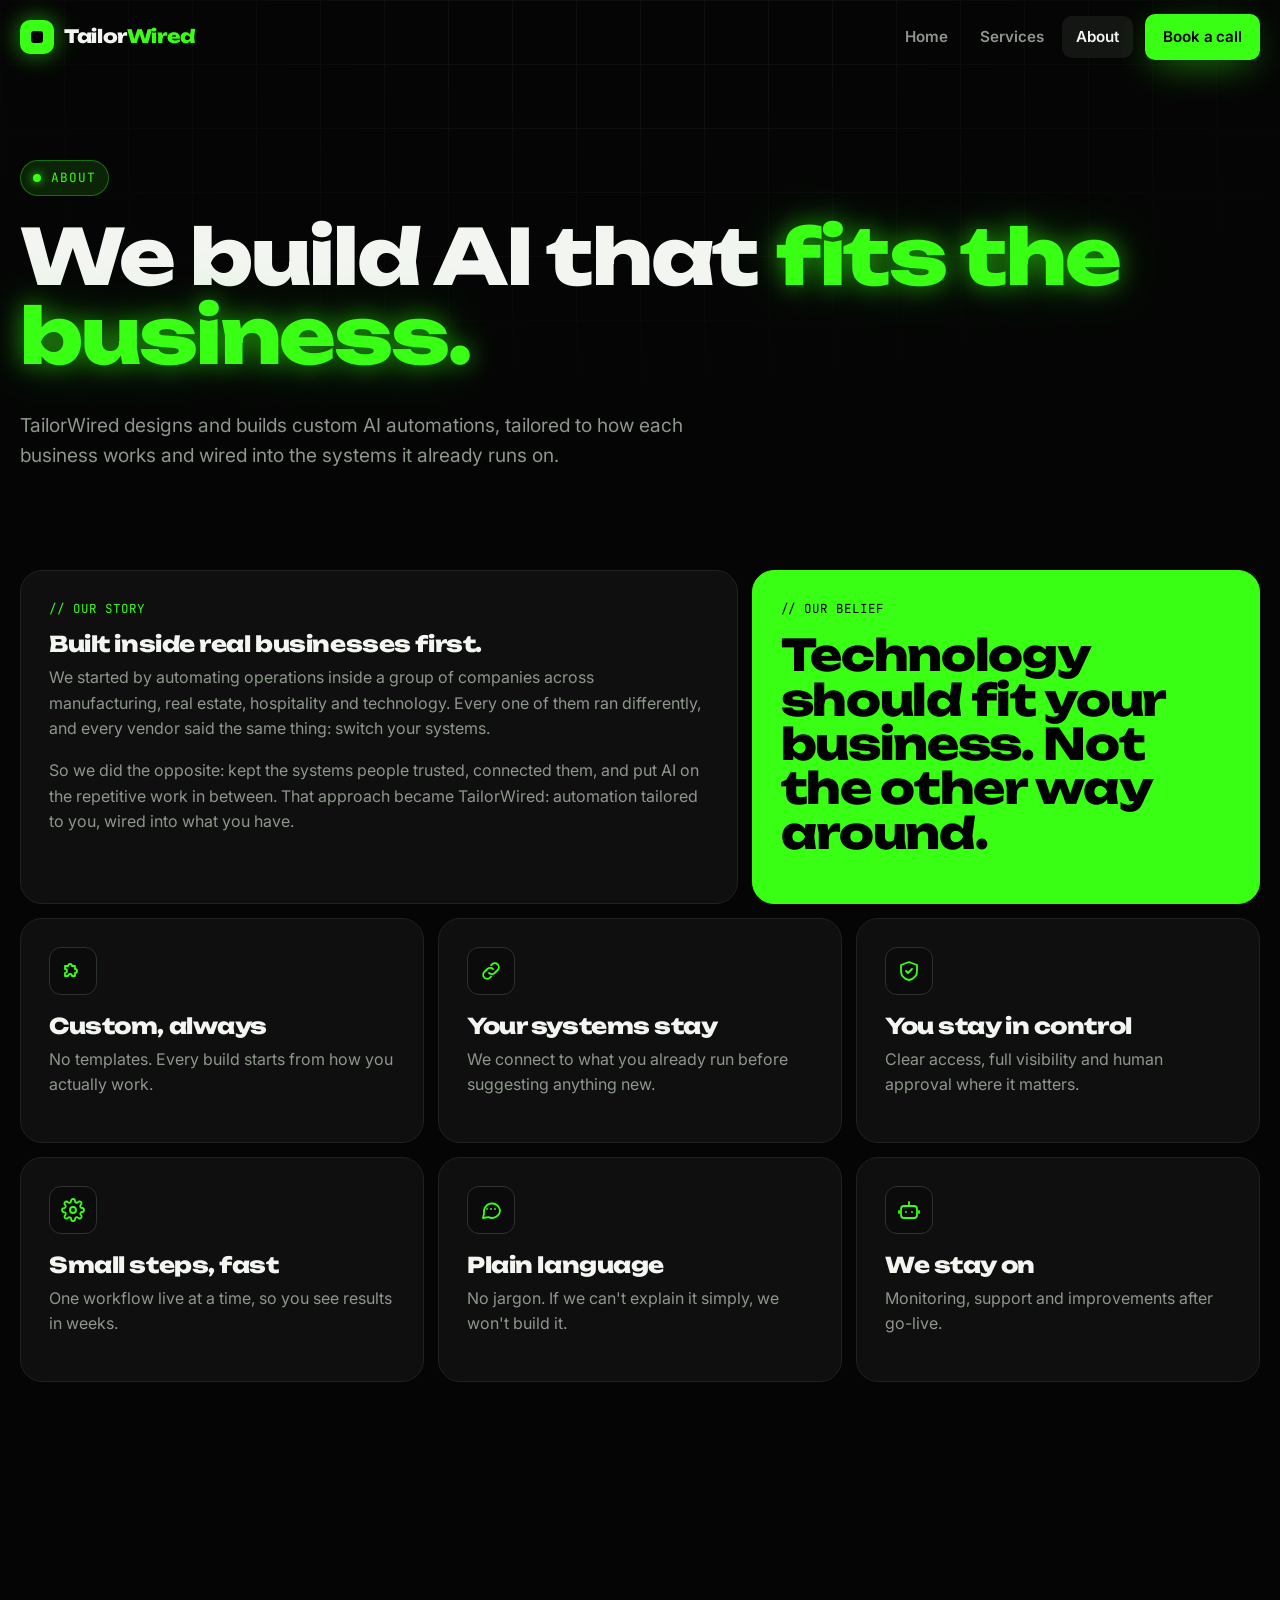
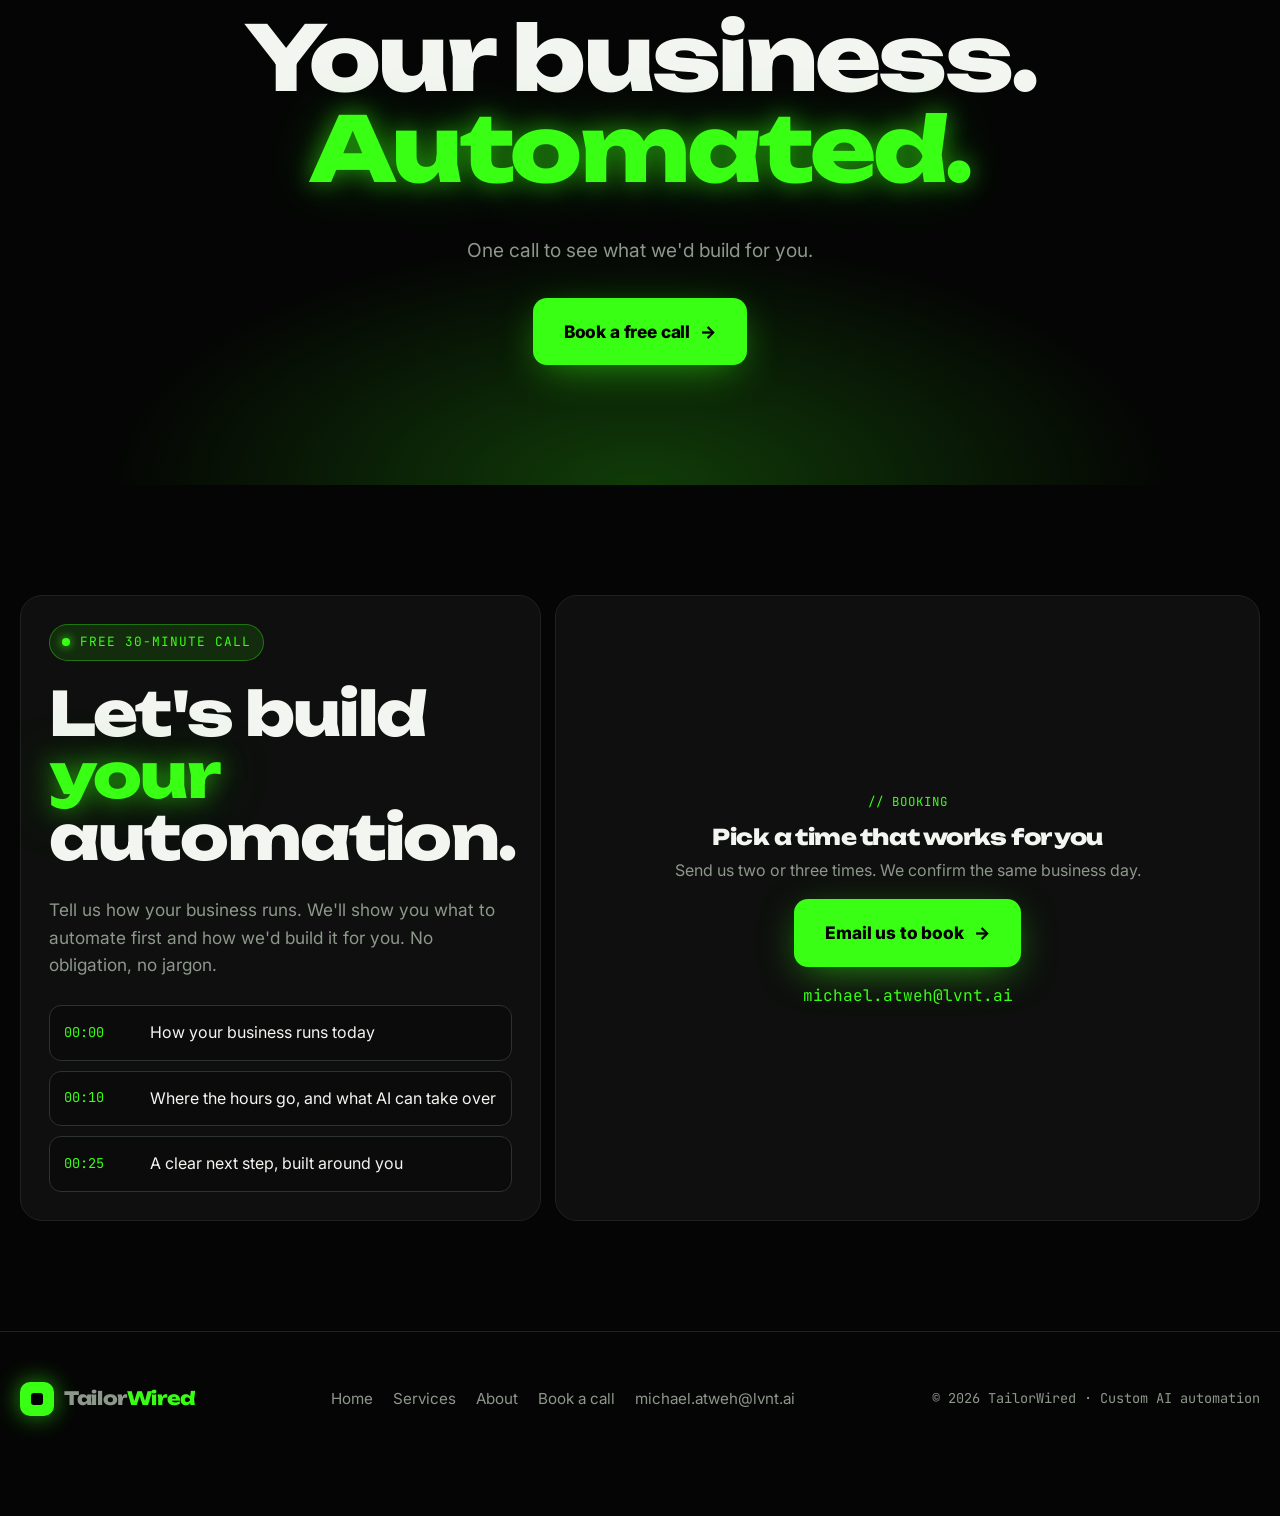
==== commit 0253c801: "Rebrand to TailorWired and add the launch kit - Site renamed to TailorWired (logo, titles, copy); pa" ====
--- a/06-automation-website/about.html
+++ b/06-automation-website/about.html
@@ -3,10 +3,10 @@
 <head>
   <meta charset="utf-8">
   <meta name="viewport" content="width=device-width, initial-scale=1">
-  <title>About | LVNT AI</title>
-  <meta name="description" content="LVNT AI designs and builds custom AI automations that fit how your business already works.">
-  <meta property="og:title" content="About | LVNT AI">
-  <meta property="og:description" content="LVNT AI designs and builds custom AI automations that fit how your business already works.">
+  <title>About | TailorWired</title>
+  <meta name="description" content="TailorWired designs and builds custom AI automations that fit how your business already works.">
+  <meta property="og:title" content="About | TailorWired">
+  <meta property="og:description" content="TailorWired designs and builds custom AI automations that fit how your business already works.">
   <meta property="og:type" content="website">
   <meta name="theme-color" content="#050505">
   <link rel="icon" href="data:image/svg+xml,%3Csvg xmlns='http://www.w3.org/2000/svg' viewBox='0 0 64 64'%3E%3Crect width='64' height='64' rx='16' fill='%2339ff14'/%3E%3Crect x='22' y='22' width='20' height='20' rx='5' fill='%23000'/%3E%3C/svg%3E">
@@ -19,7 +19,7 @@
 <a class="skip" href="#main">Skip to content</a>
 <header class="site-header">
   <div class="wrap">
-    <a class="logo" href="index.html"><span class="logo-mark"><i></i></span><span>LVNT<span class="neon">.AI</span></span></a>
+    <a class="logo" href="index.html"><span class="logo-mark"><i></i></span><span>Tailor<span class="neon">Wired</span></span></a>
     <button class="nav-toggle" aria-label="Menu" aria-expanded="false"><span></span><span></span><span></span></button>
     <nav class="nav" aria-label="Main"><a href="index.html">Home</a><a href="services.html">Services</a><a href="about.html" aria-current="page">About</a><a class="btn" href="#book" data-book>Book a call</a></nav>
   </div>
@@ -30,7 +30,7 @@
   <div class="wrap">
     <span class="tag"><span class="dot"></span>About</span>
     <h1>We build AI that <span class="glow">fits the business.</span></h1>
-    <p class="lead" style="color:var(--muted);font-size:1.2rem;max-width:60ch">LVNT AI is a team of operators and engineers. We design and build custom AI automations for companies that want the benefits of AI without changing how they run.</p>
+    <p class="lead" style="color:var(--muted);font-size:1.2rem;max-width:60ch">TailorWired designs and builds custom AI automations, tailored to how each business works and wired into the systems it already runs on.</p>
   </div>
 </section>
 <section style="padding-top:20px">
@@ -38,7 +38,7 @@
     <div class="bento">
       <div class="box s7 reveal"><span class="k">// our story</span><h3>Built inside real businesses first.</h3>
         <p>We started by automating operations inside a group of companies across manufacturing, real estate, hospitality and technology. Every one of them ran differently, and every vendor said the same thing: switch your systems.</p>
-        <p>So we did the opposite: kept the systems people trusted, connected them, and put AI on the repetitive work in between. That approach became LVNT AI.</p></div>
+        <p>So we did the opposite: kept the systems people trusted, connected them, and put AI on the repetitive work in between. That approach became TailorWired: automation tailored to you, wired into what you have.</p></div>
       <div class="box s5 neon-box reveal d1"><span class="k">// our belief</span><h2 style="font-size:clamp(1.8rem,3.4vw,2.8rem)">Technology should fit your business. Not the other way around.</h2></div>
       <div class="box s4 reveal"><div class="ico"><svg viewBox="0 0 24 24" fill="none" stroke="currentColor" stroke-width="1.8" stroke-linecap="round" stroke-linejoin="round"><path d="M4 7h3a2 2 0 1 1 4 0h3v3a2 2 0 1 1 0 4v3h-3a2 2 0 1 0-4 0H4v-3a2 2 0 1 0 0-4Z"/></svg></div><h3>Custom, always</h3><p>No templates. Every build starts from how you actually work.</p></div>
       <div class="box s4 reveal d1"><div class="ico"><svg viewBox="0 0 24 24" fill="none" stroke="currentColor" stroke-width="1.8" stroke-linecap="round" stroke-linejoin="round"><path d="M10 14a4 4 0 0 0 5.66 0l3-3a4 4 0 0 0-5.66-5.66l-1 1"/><path d="M14 10a4 4 0 0 0-5.66 0l-3 3a4 4 0 0 0 5.66 5.66l1-1"/></svg></div><h3>Your systems stay</h3><p>We connect to what you already run before suggesting anything new.</p></div>
@@ -78,9 +78,9 @@
 
 <footer class="site-footer">
   <div class="wrap foot">
-    <a class="logo" href="index.html"><span class="logo-mark"><i></i></span><span>LVNT<span class="neon">.AI</span></span></a>
+    <a class="logo" href="index.html"><span class="logo-mark"><i></i></span><span>Tailor<span class="neon">Wired</span></span></a>
     <nav aria-label="Footer"><a href="index.html">Home</a><a href="services.html">Services</a><a href="about.html">About</a><a href="#book" data-book>Book a call</a><a data-email href="#">email</a></nav>
-    <span class="mono" style="font-size:.85rem">© <span data-year></span> LVNT AI · Custom AI automation</span>
+    <span class="mono" style="font-size:.85rem">© <span data-year></span> TailorWired · Custom AI automation</span>
   </div>
 </footer>
 <div class="sticky-cta"><a class="btn btn-lg" href="#book" data-book>Book a free call <span class="arr">→</span></a></div>
